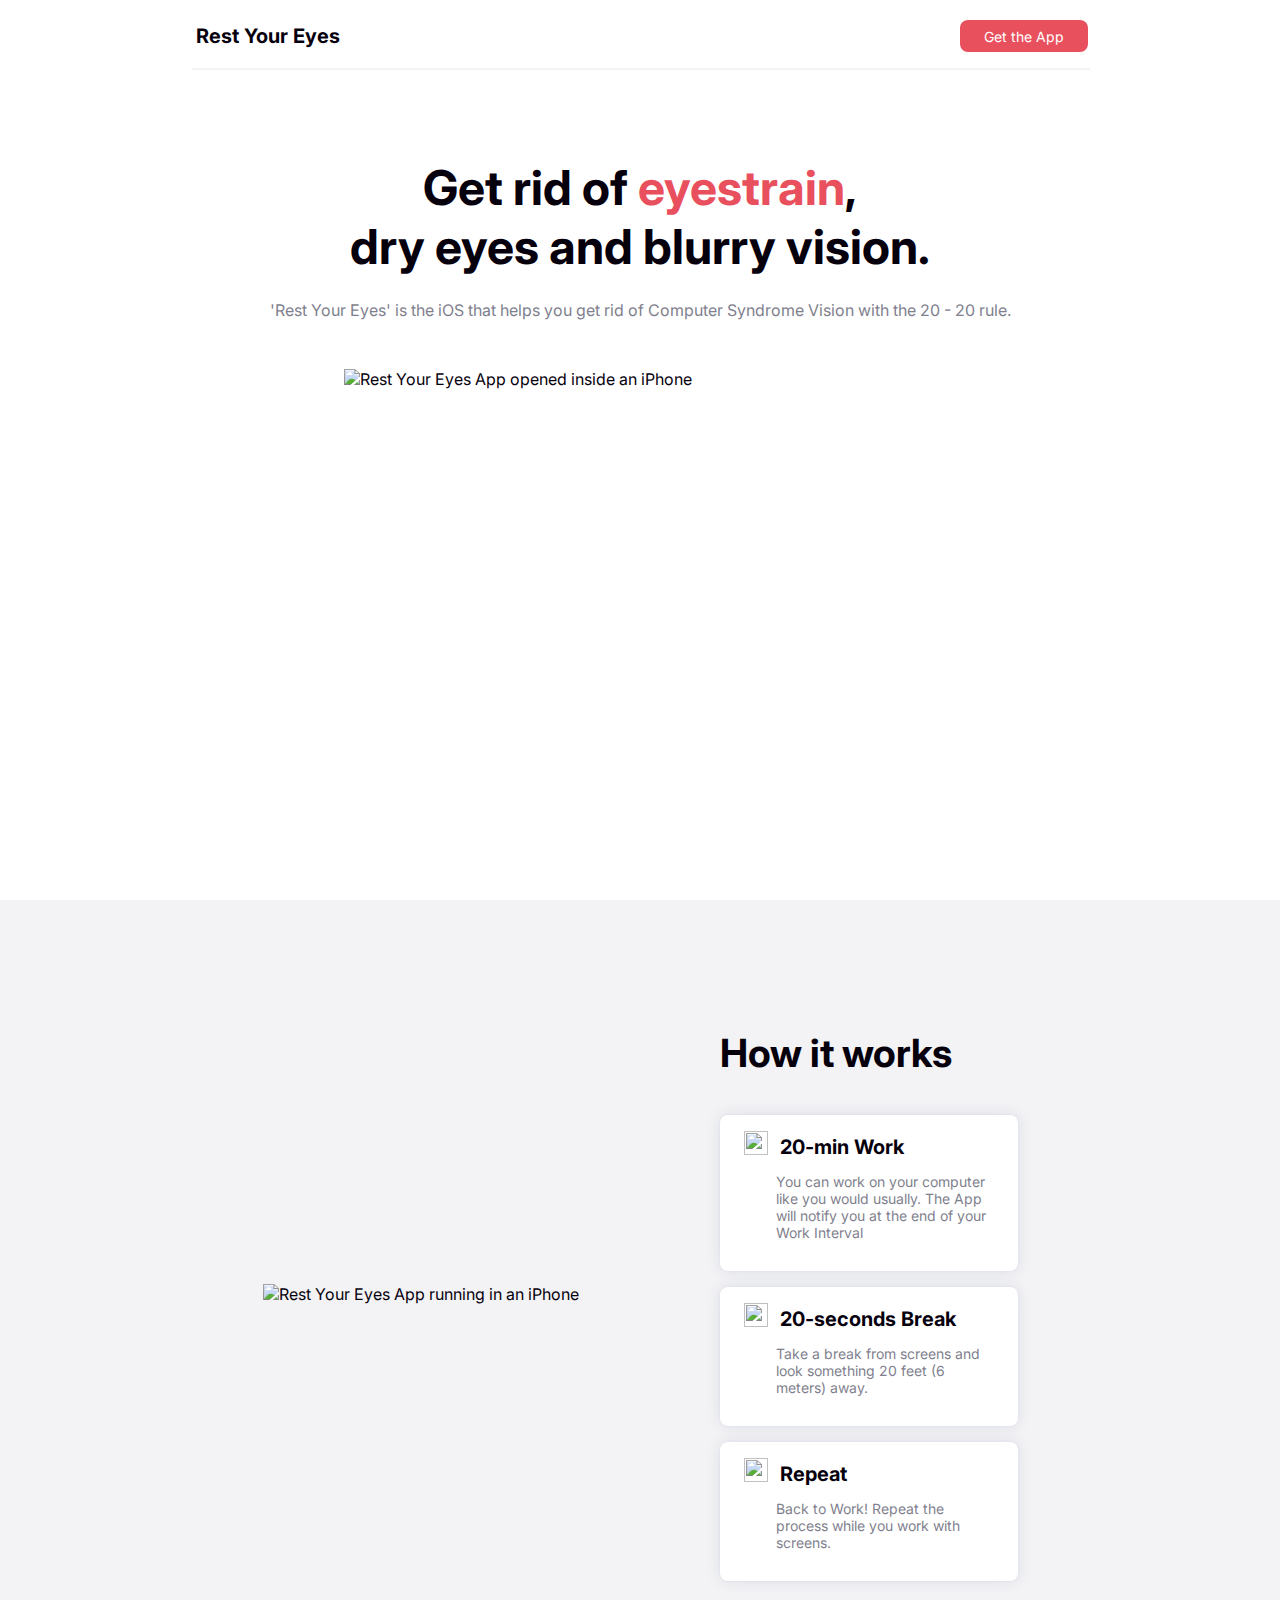
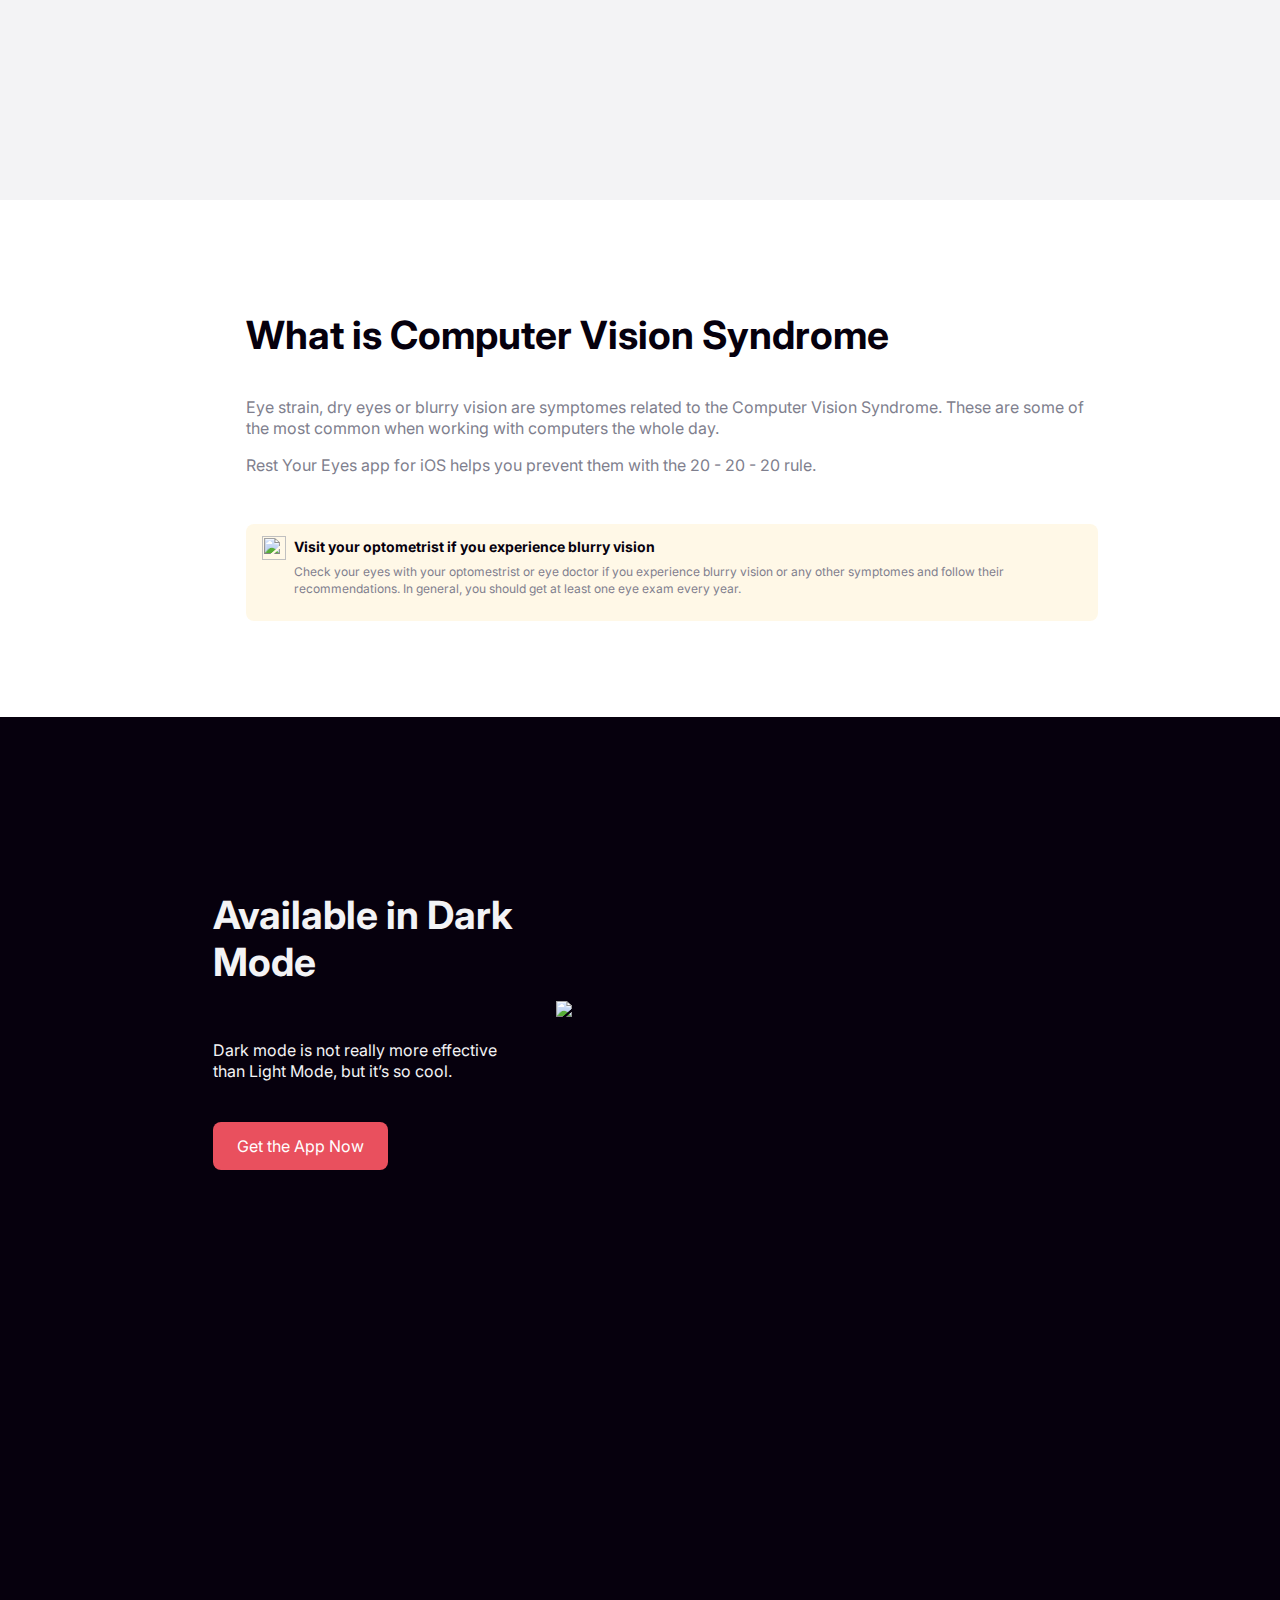
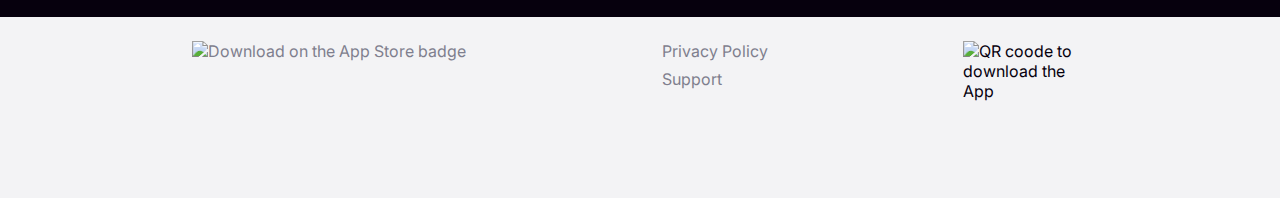
==== index.html @ 8458541d "Add content" ====
<!DOCTYPE html>
<html lang="en">
  <head>
    <meta charset="UTF-8" />
    <meta name="viewport" content="width=device-width, initial-scale=1.0" />
    <title>Rest Your Eyes - Intervals App</title>
    <link rel="preconnect" href="https://fonts.gstatic.com" />
    <link rel="stylesheet" href="./css/normalize.css" />
    <link
      href="https://fonts.googleapis.com/css2?family=Inter:wght@200;400;700&display=swap"
      rel="stylesheet"
    />
    <link rel="stylesheet" href="./css/style.css" />
  </head>
  <body>
    <div class="wrapper">
      <div class="hero">
        <header>
          <div class="logo"><h6>Rest Your Eyes</h6></div>
          <a
            class="button small"
            href="https://apps.apple.com/us/app/rest-your-eyes-intervals/id1526266618?itsct=apps_box&itscg=30200"
            >Get the App</a
          >
        </header>
        <hr />
        <main>
          <h2>
            Get rid of <span>eyestrain</span>,<br />
            dry eyes and blurry vision.
          </h2>
          <p>
            'Rest Your Eyes' is the iOS that helps you get rid of Computer
            Syndrome Vision with the 20 - 20 rule.
          </p>
          <img
            src="./img/cover.png"
            alt="Rest Your Eyes App opened inside an iPhone"
          />
        </main>
      </div>
    </div>

    <div id="how-it-works">
      <div class="wrapper">
        <img
          src="./img/how-to.png"
          alt="Rest Your Eyes App running in an iPhone"
          class="two-iphones"
        />

        <div class="steps">
          <h3>How it works</h3>
          <div class="step">
            <img src="/img/icons/laptop.svg" height="24px" width="24px" />
            <div class="step-content">
              <h6>20-min Work</h6>
              <p>
                You can work on your computer like you would usually. The App
                will notify you at the end of your Work Interval
              </p>
            </div>
          </div>

          <div class="step">
            <img src="/img/icons/coffee.svg" height="24px" width="24px" />
            <div class="step-content">
              <h6>20-seconds Break</h6>
              <p>
                Take a break from screens and look something 20 feet (6 meters)
                away.
              </p>
            </div>
          </div>

          <div class="step">
            <img src="/img/icons/rotate.svg" height="24px" width="24px" />
            <div class="step-content">
              <h6>Repeat</h6>
              <p>
                Back to Work! Repeat the process while you work with screens.
              </p>
            </div>
          </div>
        </div>
      </div>
    </div>
    <div class="what-is-cvs">
      <div class="wrapper">
        <h3>What is Computer Vision Syndrome</h3>
        <p>
          Eye strain, dry eyes or blurry vision are symptomes related to the
          Computer Vision Syndrome. These are some of the most common when
          working with computers the whole day.
        </p>
        <p>
          Rest Your Eyes app for iOS helps you prevent them with the 20 - 20 -
          20 rule.
        </p>
        <div class="alert">
          <img src="/img/icons/spam.svg" width="24px" height="24px" alt="" />
          <div class="text">
            <h6>Visit your optometrist if you experience blurry vision</h6>
            <p>
              Check your eyes with your optomestrist or eye doctor if you
              experience blurry vision or any other symptomes and follow their
              recommendations. In general, you should get at least one eye exam
              every year.
            </p>
          </div>
        </div>
      </div>
    </div>

    <div class="dark-mode">
      <div class="wrapper">
        <div class="text">
          <h3>Available in <span>Dark Mode</span></h3>
          <p>
            Dark mode is not really more effective than Light Mode, but it’s so
            cool.
          </p>
          <a
            class="button large"
            href="https://apps.apple.com/us/app/rest-your-eyes-intervals/id1526266618?itsct=apps_box&itscg=30200"
            >Get the App Now</a
          >
        </div>
        <img
          src="./img/dark-mode.png"
          alt="Rest Your Eyes App running in an iPhone with Dark Mode activated"
        />
      </div>
    </div>

    <!-- <div class="benefits"></div> -->

    <footer>
      <div class="wrapper">
        <a href="">
          <img
            src="./img/Download_on_the_App_Store_Badge_US-UK_RGB_blk_092917.svg"
            alt="Download on the App Store badge"
          />
        </a>

        <div class="list">
          <a href="./privacy-policy.html">Privacy Policy</a>
          <a href="./support.html">Support</a>
        </div>
        <img
          src="/img/qr-code.jpg"
          alt="QR coode to download the App"
          width="125px"
          height="125px"
        />
      </div>
    </footer>
  </body>
</html>
---- css/style.css ----
/* ================================= 
  Base Layout Styles
==================================== */
.wrapper {
  margin: auto;
  padding: 0 16px;
}

.hero {
  display: flex;
  flex-direction: column;
  height: 100vh;
}

header {
  display: flex;
  justify-content: space-between;
  align-items: center;
  margin-top: 4px;
}

.hero img {
  margin-top: auto;
  max-width: 80%;
}

main {
  display: flex;
  flex-direction: column;
  align-items: center;
  margin: 48px auto 0 auto;
  overflow: hidden;
}

main p {
  margin-bottom: 32px;
}

main img {
  object-fit: contain;
  height: 100%;
  width: 100%;
}

#how-it-works,
footer {
  background-color: #f3f3f5;
}

#how-it-works .wrapper {
  display: flex;
  flex-direction: column-reverse;
  justify-content: space-evenly;
  align-items: center;
  padding: 10% 10%;
}

.two-iphones {
  margin-top: 10%;
  max-width: 40%;
}

.steps {
  display: flex;
  justify-content: space-evenly;
  flex-direction: column;
}

.step {
  display: flex;
  align-items: flex-start;
  margin-bottom: 16px;
  background-color: #ffffff;
  border-radius: 8px;
  padding: 16px 24px;
  box-shadow: 0 0 15px rgba(9, 39, 113, 0.1), 0 0 3px rgba(9, 39, 113, 0.05);
}

.step img {
  width: 24px;
  height: 24px;
  margin-right: 8px;
}

.step h6 {
  margin-top: 4px;
}

#how-it-works img {
  max-height: 80vh;
}

.what-is-cvs {
  padding: 32px 16px;
}

.dark-mode .wrapper {
  padding: 15% 0 15% 0;
  display: flex;
  flex-direction: column;
  justify-content: space-between;
  align-items: center;
}

.dark-mode .text {
  max-width: 300px;
  display: flex;
  flex-direction: column;
  align-items: flex-start;
  justify-content: flex-start;
}

.dark-mode .text a {
  width: auto;
  margin-top: 24px;
  margin-right: auto;
}

.dark-mode .wrapper > img {
  max-width: 60%;
  margin-top: 20%;
}

footer .wrapper {
  display: flex;
  flex-direction: row;
  justify-content: space-between;
  padding-top: 24px;
  padding-bottom: 32px;
}

footer .list {
  display: flex;
  flex-direction: column;
}

footer .list a {
  margin-bottom: 8px;
}

/* ================================= 
  Base Styles
==================================== */

hr {
  border: 1px solid #f3f3f5;
  width: 100%;
}

body {
  font-family: "Inter", sans-serif;
  font-size: 16px;
  color: #06000d;
}

p {
  color: #7f7f8e;
  line-height: 21px;
}

h2 span {
  color: #e9505e;
}

h1,
h2,
h3,
h4,
h5,
h6 {
  font-weight: 700;
}

h1 {
  font-size: 61px;
  text-align: center;
}

h2 {
  font-size: 48px;
  margin: 8px 8px;
  text-align: center;
}

h3 {
  font-size: 39px;
}

h4 {
  font-size: 31px;
}

h5 {
  font-size: 25px;
}

h6 {
  font-size: 20px;
  margin: 12px 4px;
}

.logo {
  font-weight: 700;
}

.steps p {
  font-size: 14px;
  line-height: 17px;
}

a,
a:visited,
a:active {
  text-decoration: none;
  color: #7f7f8e;
}

a.button,
a.button:visited,
a.button:hover,
a.button:active {
  display: flex;
  align-items: center;
  text-decoration: none;
  font-weight: 400;
  color: white;
  border-radius: 8px;
  border: none;
}

a.button {
  background-color: #e9505e;
}

a.button:hover {
  background-color: #f37681;
}

a.button:active {
  background-color: #d73140;
}

.large {
  font-size: 16px;
  padding-left: 24px;
  padding-right: 24px;
  height: 48px;
}

.small {
  font-size: 14px;
  padding-left: 24px;
  padding-right: 24px;
  height: 32px;
}

.dark-mode {
  background-color: #06000d;
}

.dark-mode h3,
.dark-mode p {
  color: #f3f3f5;
}

.alert {
  background-color: rgba(253, 183, 18, 0.1);
  padding: 12px 16px;
  border-radius: 8px;
  display: flex;
  margin-top: 48px;
}

.alert .text {
  margin-left: 8px;
}

.alert h6 {
  margin: 2px 0;
  font-size: 14px;
}

.alert p {
  font-size: 12px;
  margin-top: 8px;
  line-height: 17px;
}

/* ================================= 
  Media Queries
==================================== */

@media (min-width: 768px) {
  .wrapper {
    max-width: 85%;
    margin: auto;
  }

  header {
    margin-top: 12px;
  }

  #how-it-works {
    min-height: 100vh;
  }

  #how-it-works .wrapper {
    flex-direction: row;
    justify-content: space-around;
    padding-top: 10vh;
  }

  .two-iphones {
    margin-top: 0%;
  }

  /* .steps {
    margin-left: auto;
  } */

  .step {
    max-width: 250px;
    font-size: 14px;
  }

  .what-is-cvs {
    padding: 72px 0 96px 64px;
  }

  .dark-mode {
    height: 100vh;
  }

  .dark-mode .wrapper {
    padding-top: 15vh;
    display: flex;
    flex-direction: row;
    justify-content: space-around;
  }

  .dark-mode .text {
    max-width: 300px;
  }

  .dark-mode .wrapper > img {
    max-height: 70vh;
    margin-top: 0;
  }
}

@media (min-width: 992px) {
  .wrapper {
    max-width: 70%;
  }

  main {
    display: flex;
    flex-direction: column;
    align-items: center;
    margin: 72px auto 0 auto;
    overflow: hidden;
  }

  main p {
    margin-bottom: 48px;
  }

  .two-iphones {
    max-width: 50%;
  }
}
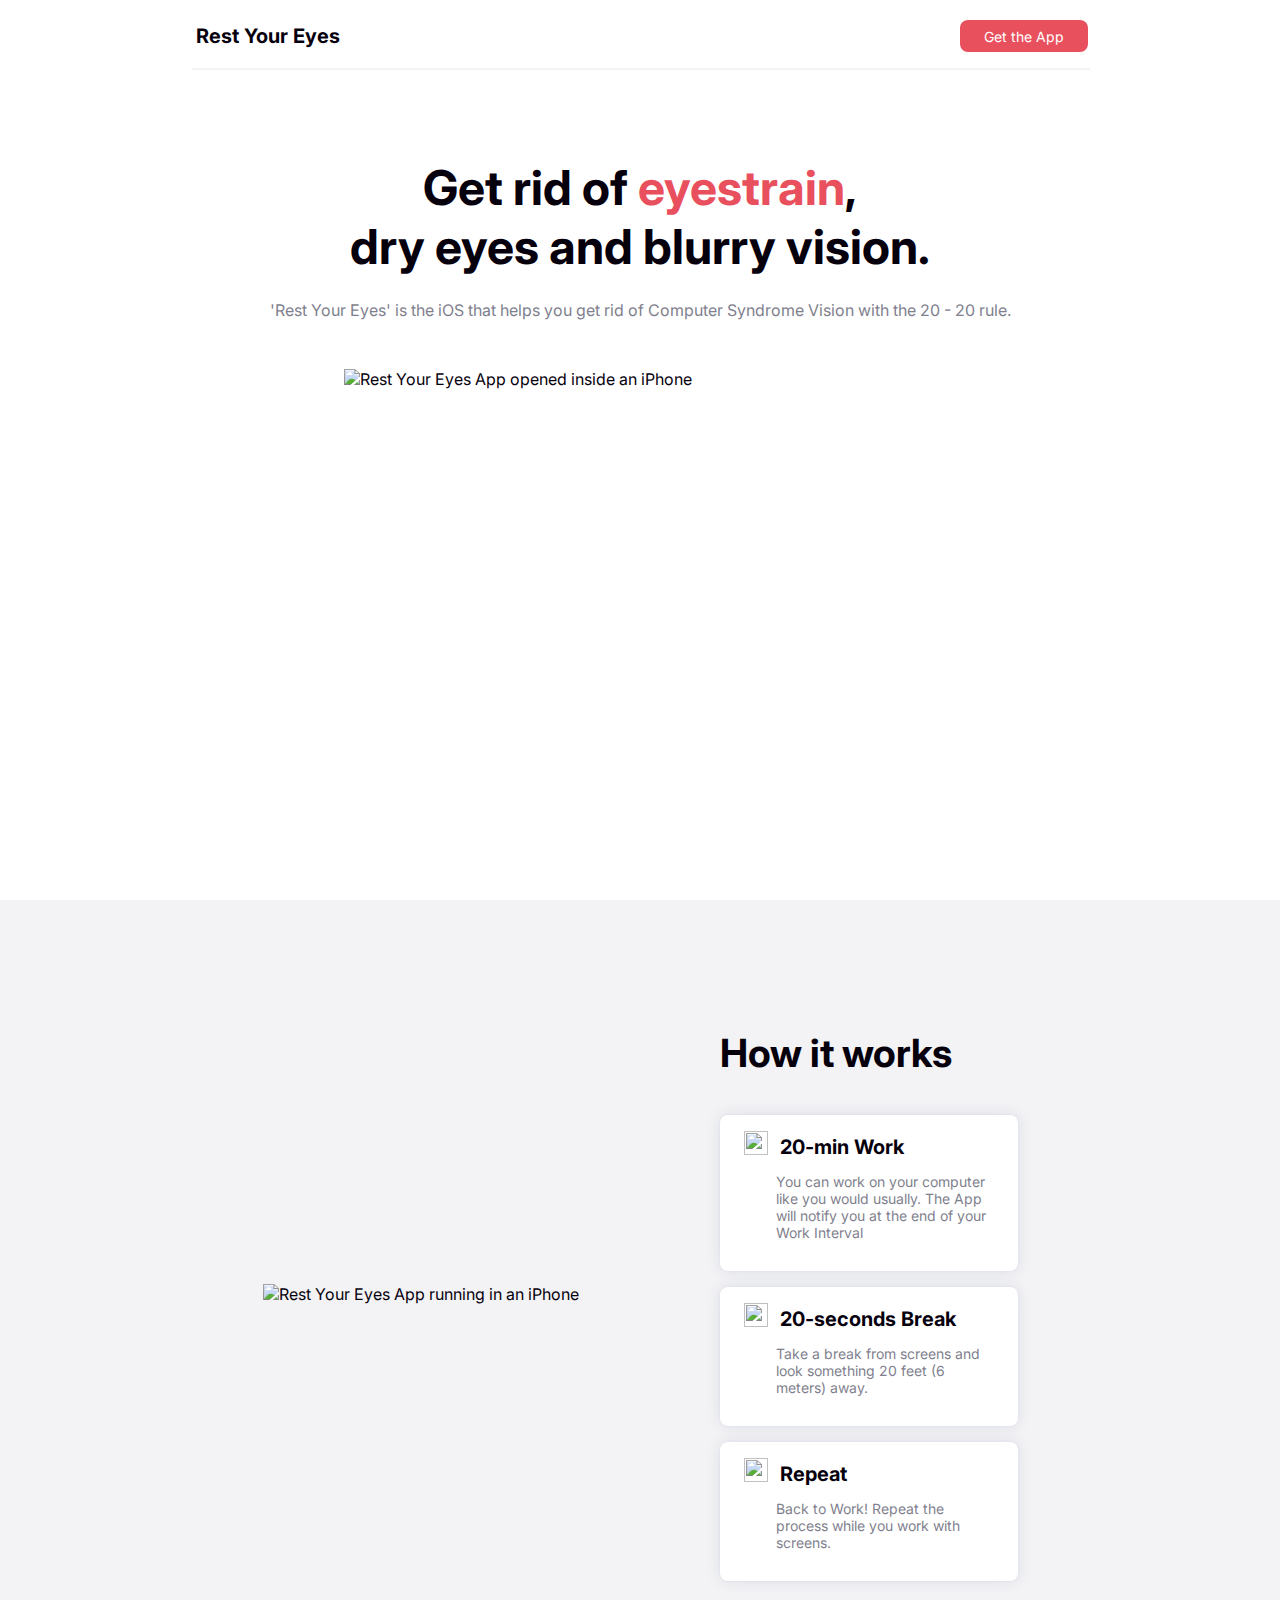
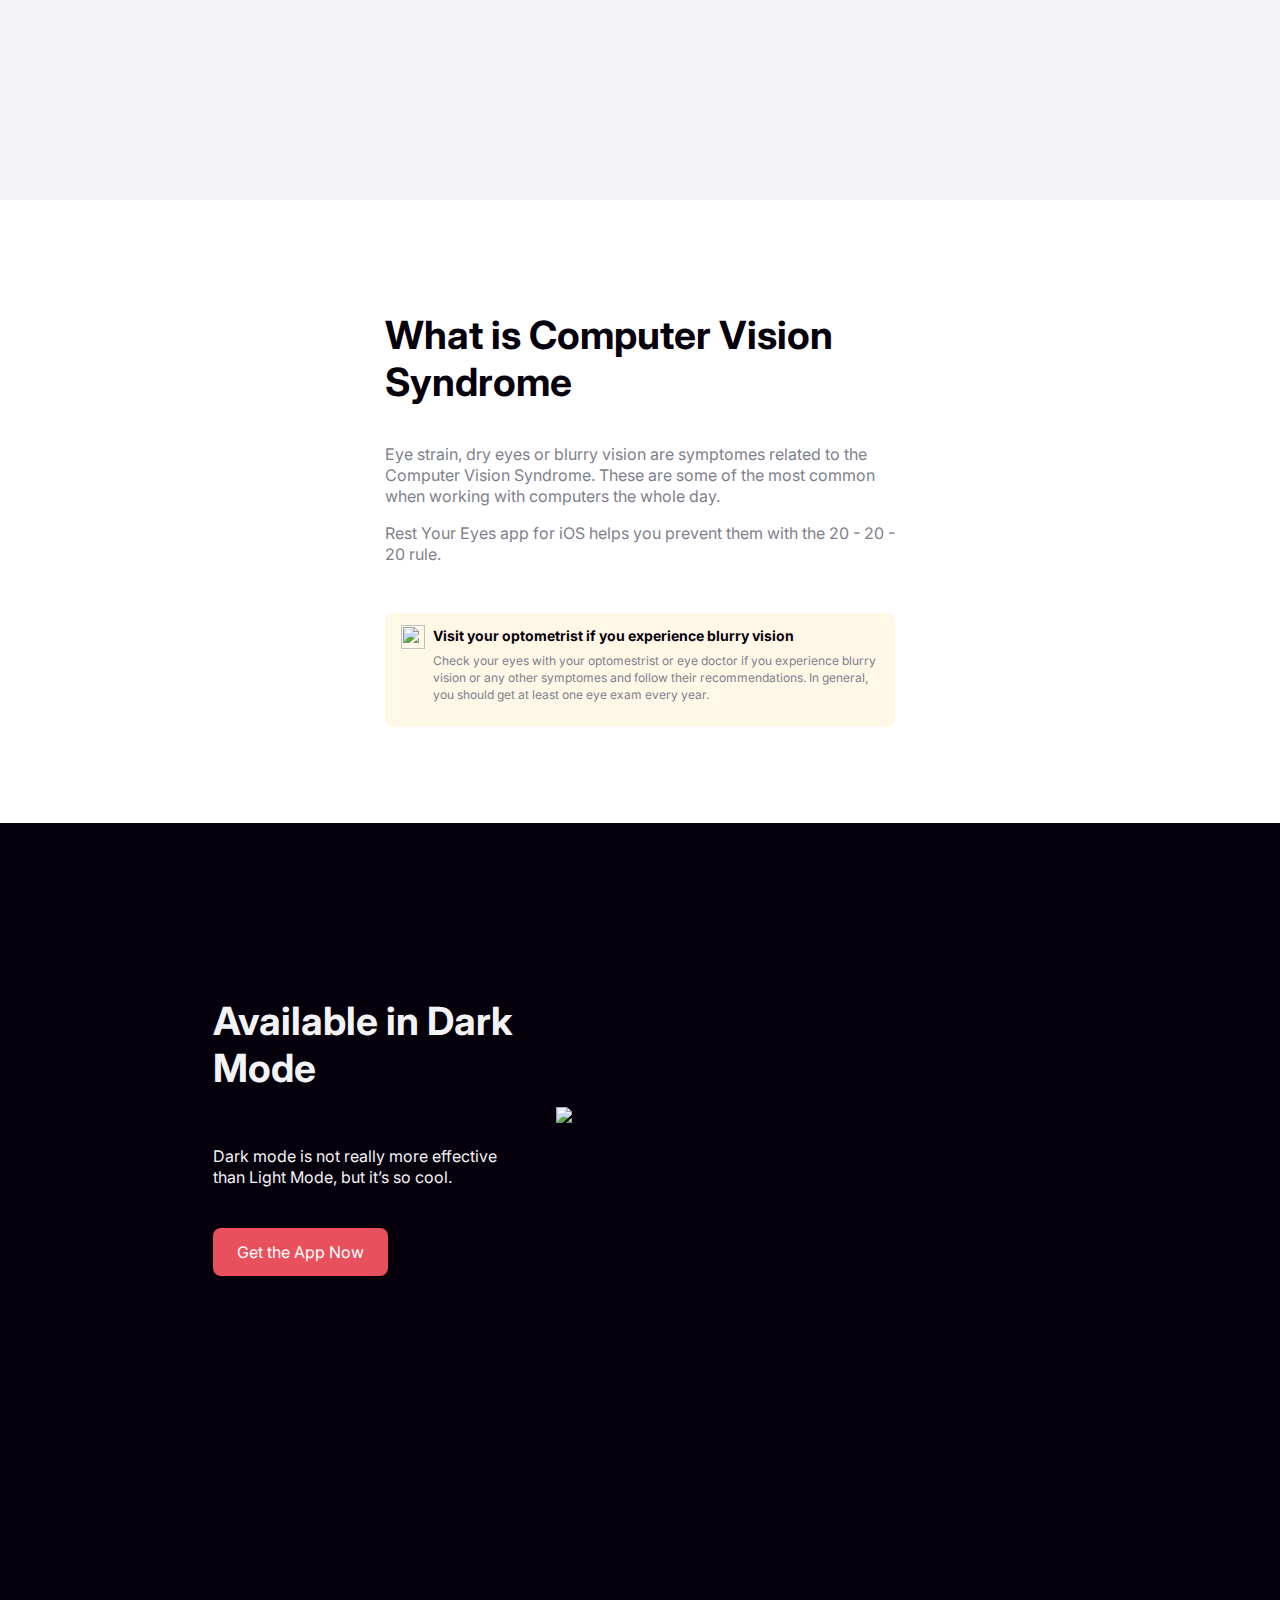
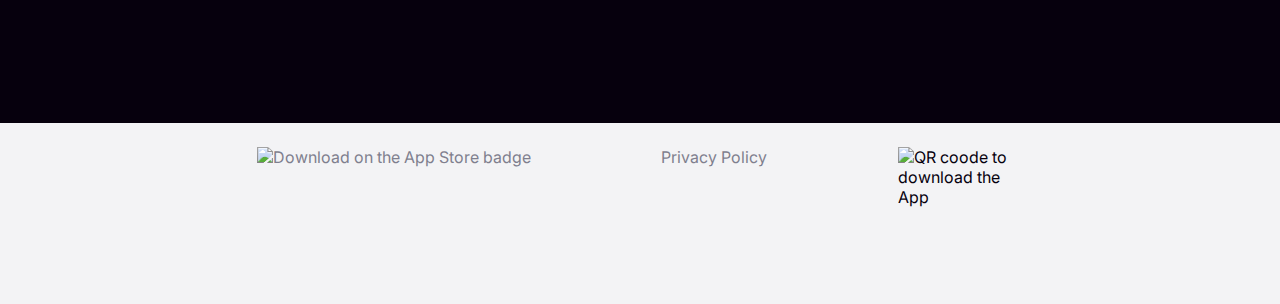
==== commit cc2af728: "Change cvs style" ====
--- a/index.html
+++ b/index.html
@@ -4,6 +4,25 @@
     <meta charset="UTF-8" />
     <meta name="viewport" content="width=device-width, initial-scale=1.0" />
     <title>Rest Your Eyes - Intervals App</title>
+
+    <link
+      rel="apple-touch-icon"
+      sizes="180x180"
+      href="./img/apple-touch-icon.png"
+    />
+    <link
+      rel="icon"
+      type="image/png"
+      sizes="32x32"
+      href="./img//favicon-32x32.png"
+    />
+    <link
+      rel="icon"
+      type="image/png"
+      sizes="16x16"
+      href="./img/favicon-16x16.png"
+    />
+
     <link rel="preconnect" href="https://fonts.gstatic.com" />
     <link rel="stylesheet" href="./css/normalize.css" />
     <link
@@ -16,7 +35,11 @@
     <div class="wrapper">
       <div class="hero">
         <header>
-          <div class="logo"><h6>Rest Your Eyes</h6></div>
+          <div class="logo">
+            <a href="./index.html">
+              <h6>Rest Your Eyes</h6>
+            </a>
+          </div>
           <a
             class="button small"
             href="https://apps.apple.com/us/app/rest-your-eyes-intervals/id1526266618?itsct=apps_box&itscg=30200"
@@ -87,26 +110,28 @@
     </div>
     <div class="what-is-cvs">
       <div class="wrapper">
-        <h3>What is Computer Vision Syndrome</h3>
-        <p>
-          Eye strain, dry eyes or blurry vision are symptomes related to the
-          Computer Vision Syndrome. These are some of the most common when
-          working with computers the whole day.
-        </p>
-        <p>
-          Rest Your Eyes app for iOS helps you prevent them with the 20 - 20 -
-          20 rule.
-        </p>
-        <div class="alert">
-          <img src="/img/icons/spam.svg" width="24px" height="24px" alt="" />
-          <div class="text">
-            <h6>Visit your optometrist if you experience blurry vision</h6>
-            <p>
-              Check your eyes with your optomestrist or eye doctor if you
-              experience blurry vision or any other symptomes and follow their
-              recommendations. In general, you should get at least one eye exam
-              every year.
-            </p>
+        <div class="content">
+          <h3>What is Computer Vision Syndrome</h3>
+          <p>
+            Eye strain, dry eyes or blurry vision are symptomes related to the
+            Computer Vision Syndrome. These are some of the most common when
+            working with computers the whole day.
+          </p>
+          <p>
+            Rest Your Eyes app for iOS helps you prevent them with the 20 - 20 -
+            20 rule.
+          </p>
+          <div class="alert">
+            <img src="/img/icons/spam.svg" width="24px" height="24px" alt="" />
+            <div class="text">
+              <h6>Visit your optometrist if you experience blurry vision</h6>
+              <p>
+                Check your eyes with your optomestrist or eye doctor if you
+                experience blurry vision or any other symptomes and follow their
+                recommendations. In general, you should get at least one eye
+                exam every year.
+              </p>
+            </div>
           </div>
         </div>
       </div>
@@ -137,7 +162,9 @@
 
     <footer>
       <div class="wrapper">
-        <a href="">
+        <a
+          href="https://apps.apple.com/us/app/rest-your-eyes-intervals/id1526266618?itsct=apps_box&itscg=30200"
+        >
           <img
             src="./img/Download_on_the_App_Store_Badge_US-UK_RGB_blk_092917.svg"
             alt="Download on the App Store badge"
@@ -146,7 +173,7 @@
 
         <div class="list">
           <a href="./privacy-policy.html">Privacy Policy</a>
-          <a href="./support.html">Support</a>
+          <!-- <a href="./support.html">Support</a> -->
         </div>
         <img
           src="/img/qr-code.jpg"
--- a/css/style.css
+++ b/css/style.css
@@ -124,7 +124,7 @@
 footer .wrapper {
   display: flex;
   flex-direction: row;
-  justify-content: space-between;
+  justify-content: space-around;
   padding-top: 24px;
   padding-bottom: 32px;
 }
@@ -215,6 +215,15 @@
   color: #7f7f8e;
 }
 
+.logo > a,
+.logo > a:visited {
+  color: #06000d;
+}
+
+.logo > a:hover {
+  color: #e9505e;
+}
+
 a.button,
 a.button:visited,
 a.button:hover,
@@ -314,17 +323,18 @@
     margin-top: 0%;
   }
 
-  /* .steps {
-    margin-left: auto;
-  } */
-
   .step {
     max-width: 250px;
     font-size: 14px;
   }
 
   .what-is-cvs {
-    padding: 72px 0 96px 64px;
+    padding: 72px 32px 96px 32px;
+  }
+
+  .what-is-cvs .wrapper .content {
+    max-width: 60%;
+    margin: auto;
   }
 
   .dark-mode {
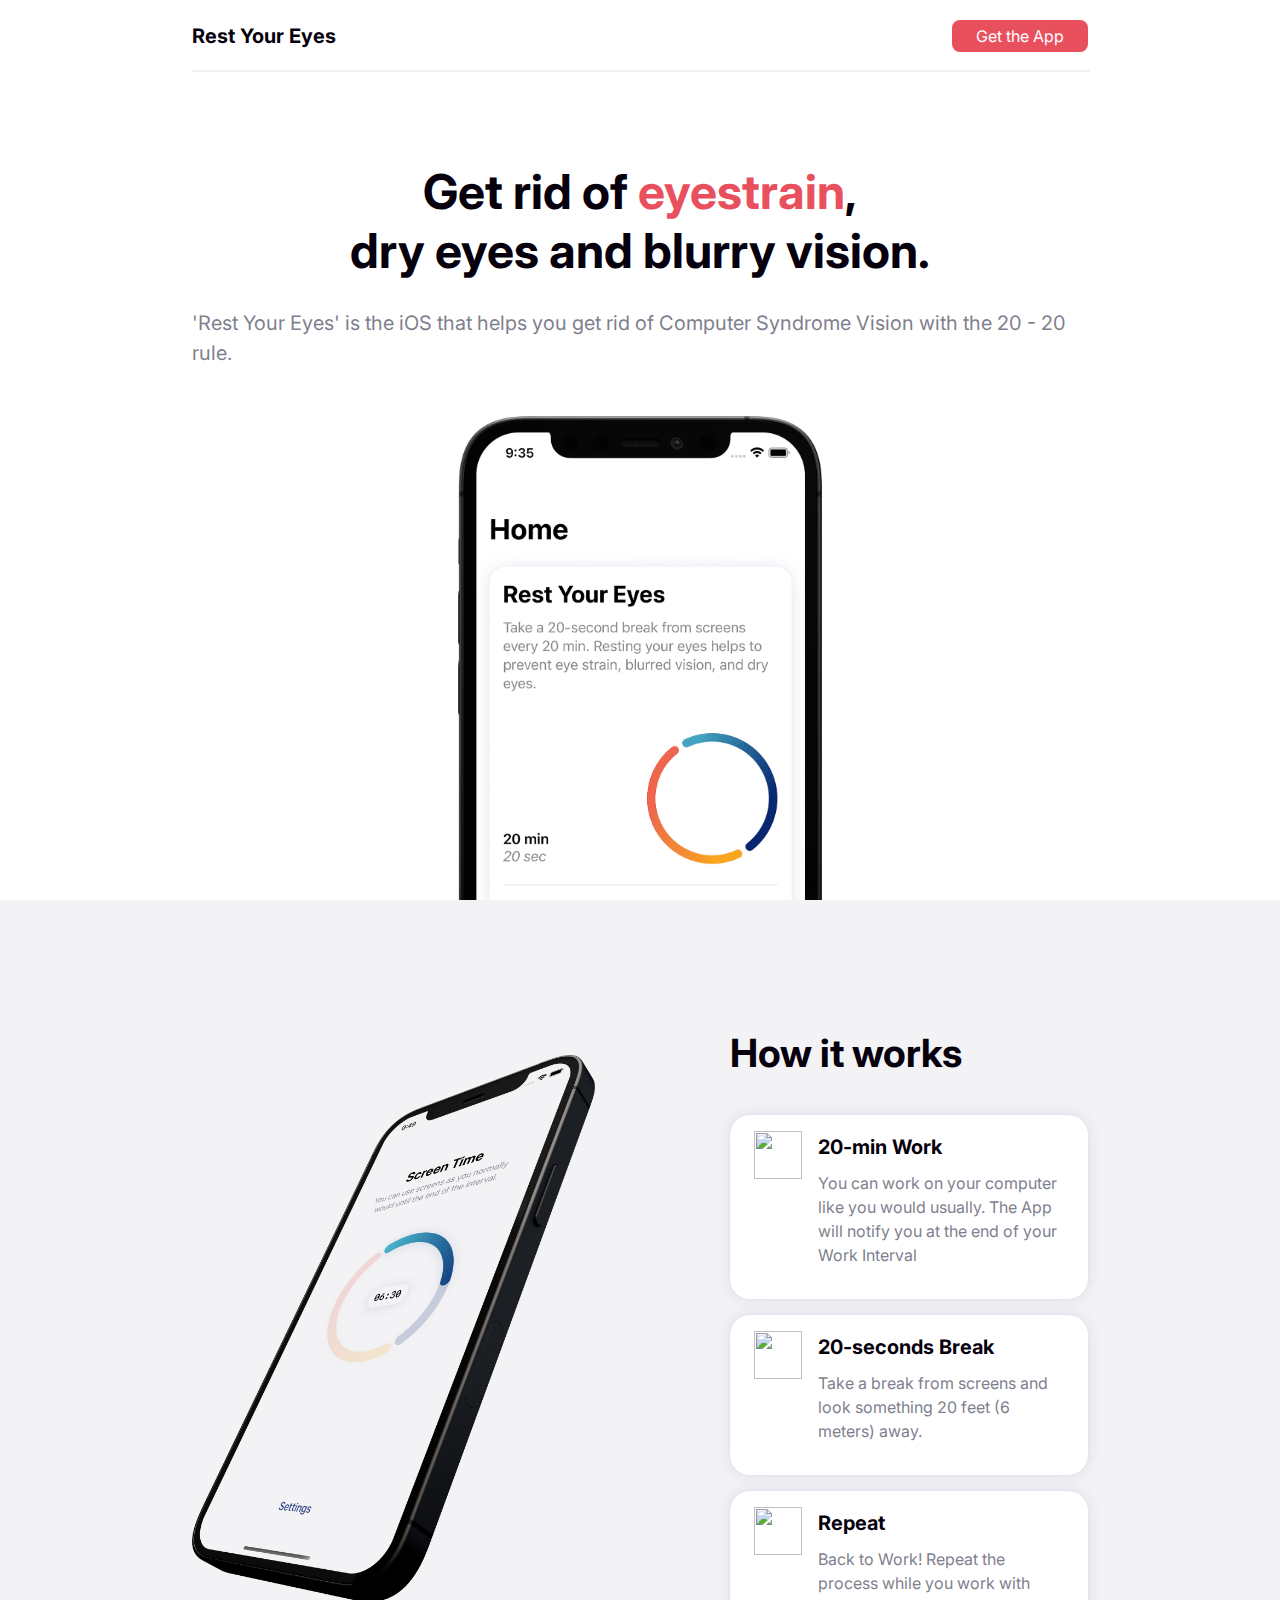
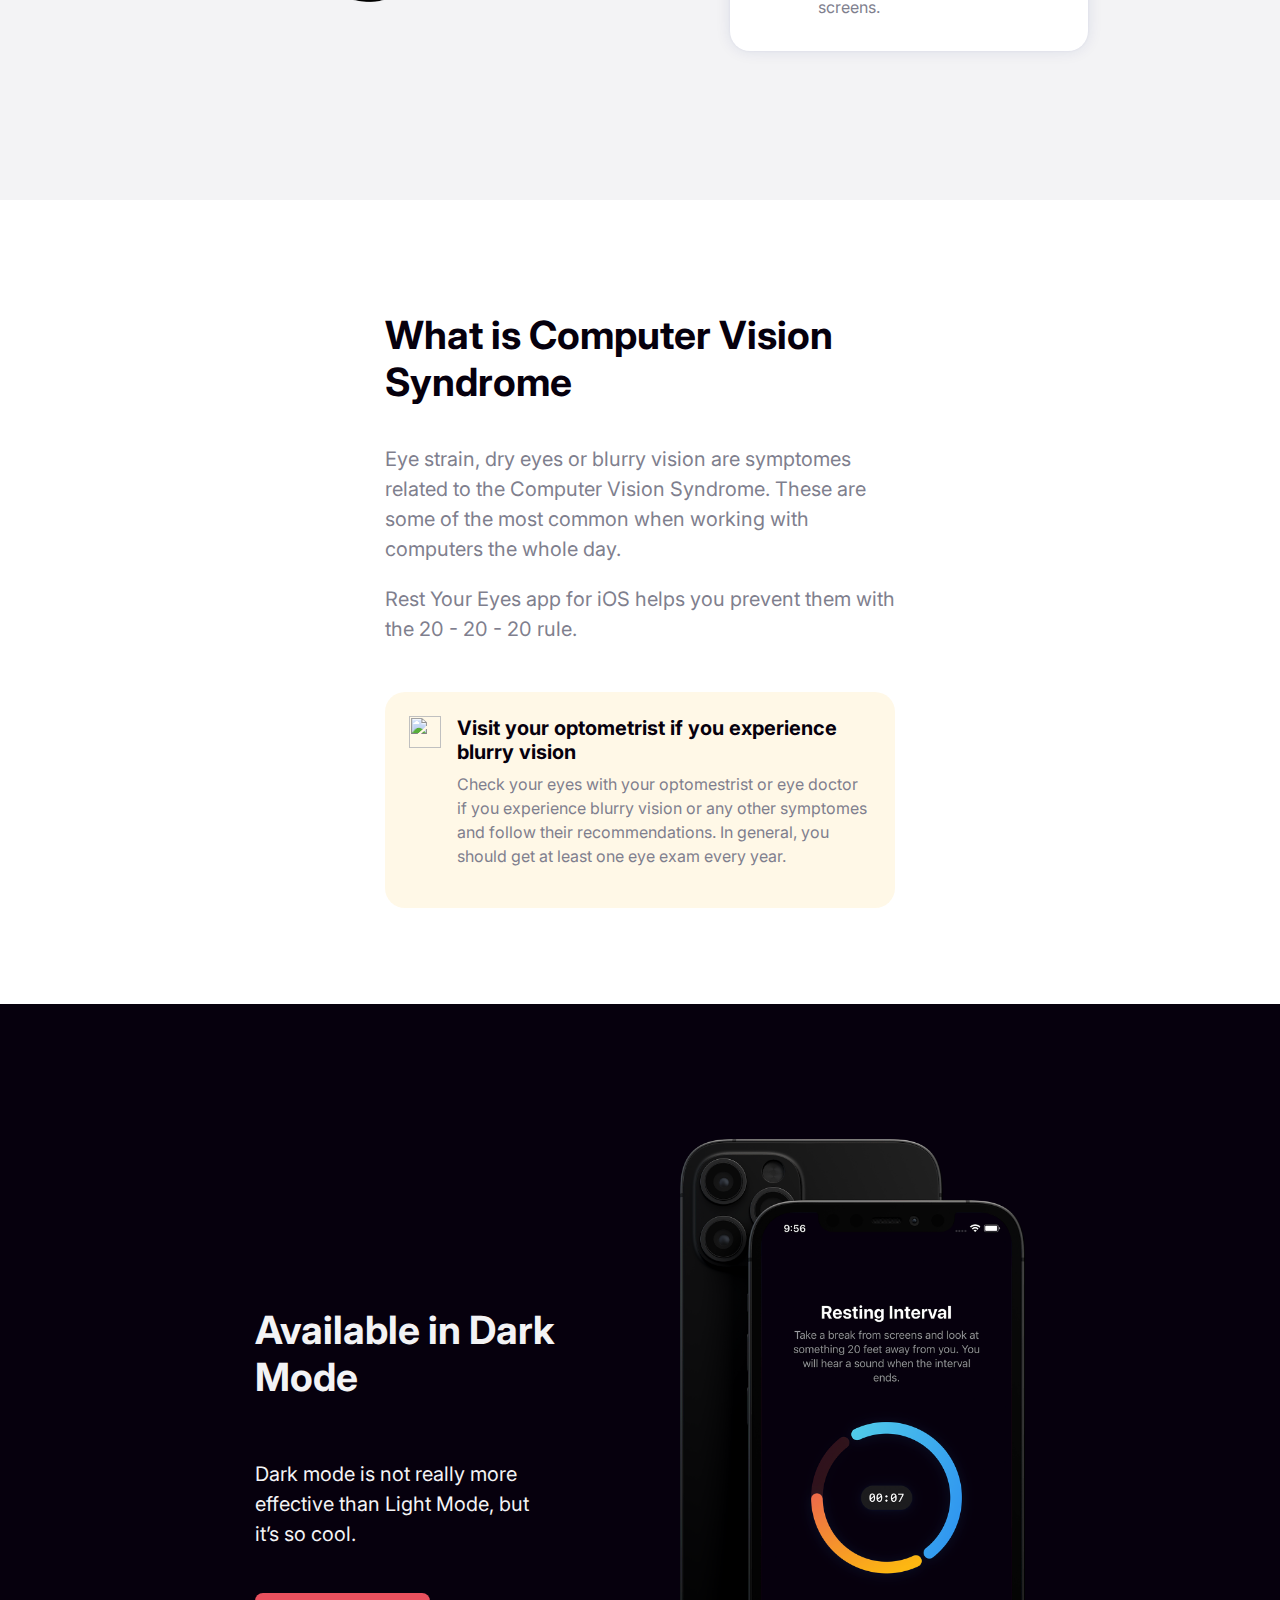
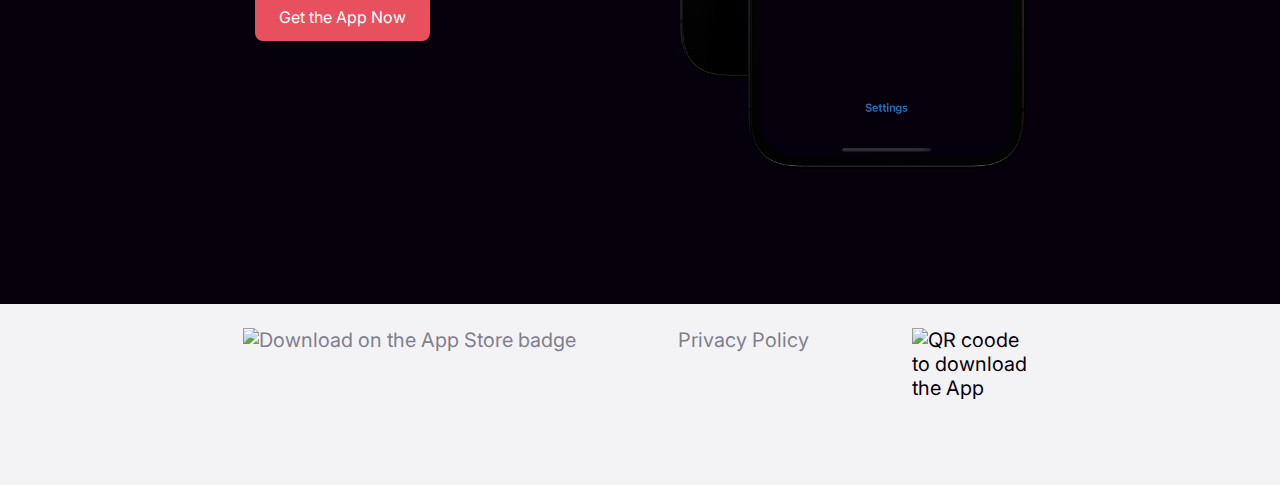
==== commit 3cd0bb82: "Adding style" ====
--- a/index.html
+++ b/index.html
@@ -41,7 +41,7 @@
             </a>
           </div>
           <a
-            class="button small"
+            class="button small font-small"
             href="https://apps.apple.com/us/app/rest-your-eyes-intervals/id1526266618?itsct=apps_box&itscg=30200"
             >Get the App</a
           >
@@ -78,7 +78,7 @@
             <img src="/img/icons/laptop.svg" height="24px" width="24px" />
             <div class="step-content">
               <h6>20-min Work</h6>
-              <p>
+              <p class="font-small">
                 You can work on your computer like you would usually. The App
                 will notify you at the end of your Work Interval
               </p>
@@ -89,7 +89,7 @@
             <img src="/img/icons/coffee.svg" height="24px" width="24px" />
             <div class="step-content">
               <h6>20-seconds Break</h6>
-              <p>
+              <p class="font-small">
                 Take a break from screens and look something 20 feet (6 meters)
                 away.
               </p>
@@ -100,7 +100,7 @@
             <img src="/img/icons/rotate.svg" height="24px" width="24px" />
             <div class="step-content">
               <h6>Repeat</h6>
-              <p>
+              <p class="font-small">
                 Back to Work! Repeat the process while you work with screens.
               </p>
             </div>
@@ -122,10 +122,10 @@
             20 rule.
           </p>
           <div class="alert">
-            <img src="/img/icons/spam.svg" width="24px" height="24px" alt="" />
+            <img src="/img/icons/spam.svg" width="32px" height="32px" alt="" />
             <div class="text">
               <h6>Visit your optometrist if you experience blurry vision</h6>
-              <p>
+              <p class="font-small">
                 Check your eyes with your optomestrist or eye doctor if you
                 experience blurry vision or any other symptomes and follow their
                 recommendations. In general, you should get at least one eye
@@ -176,6 +176,7 @@
           <!-- <a href="./support.html">Support</a> -->
         </div>
         <img
+          class="qr-code"
           src="/img/qr-code.jpg"
           alt="QR coode to download the App"
           width="125px"
--- a/css/style.css
+++ b/css/style.css
@@ -1,3 +1,10 @@
+:root {
+  --black: #06000d;
+  --cream: #f3f3f5;
+  --grey: #7f7f8e;
+  --main: #e9505e;
+}
+
 /* ================================= 
   Base Layout Styles
 ==================================== */
@@ -22,6 +29,9 @@
 .hero img {
   margin-top: auto;
   max-width: 80%;
+  animation-name: fadein;
+  animation-duration: 3s;
+  animation-timing-function: ease-in-out;
 }
 
 main {
@@ -44,7 +54,7 @@
 
 #how-it-works,
 footer {
-  background-color: #f3f3f5;
+  background-color: var(--cream);
 }
 
 #how-it-works .wrapper {
@@ -71,15 +81,19 @@
   align-items: flex-start;
   margin-bottom: 16px;
   background-color: #ffffff;
-  border-radius: 8px;
+  border-radius: 20px;
   padding: 16px 24px;
   box-shadow: 0 0 15px rgba(9, 39, 113, 0.1), 0 0 3px rgba(9, 39, 113, 0.05);
 }
 
 .step img {
-  width: 24px;
-  height: 24px;
-  margin-right: 8px;
+  width: 48px;
+  height: 48px;
+  margin-right: 16px;
+}
+
+.step p {
+  margin-top: 0;
 }
 
 .step h6 {
@@ -124,11 +138,16 @@
 footer .wrapper {
   display: flex;
   flex-direction: row;
+  flex-wrap: wrap;
   justify-content: space-around;
   padding-top: 24px;
   padding-bottom: 32px;
 }
 
+.qr-code {
+  visibility: collapse;
+}
+
 footer .list {
   display: flex;
   flex-direction: column;
@@ -143,23 +162,28 @@
 ==================================== */
 
 hr {
-  border: 1px solid #f3f3f5;
+  border: 1px solid var(--cream);
   width: 100%;
 }
 
 body {
   font-family: "Inter", sans-serif;
   font-size: 16px;
-  color: #06000d;
+  color: var(--black);
 }
 
 p {
-  color: #7f7f8e;
+  color: var(--grey);
+  line-height: 24px;
+}
+
+.font-small {
+  font-size: 14px;
   line-height: 21px;
 }
 
 h2 span {
-  color: #e9505e;
+  color: var(--main);
 }
 
 h1,
@@ -196,32 +220,27 @@
 
 h6 {
   font-size: 20px;
-  margin: 12px 4px;
+  margin: 12px 0;
 }
 
 .logo {
   font-weight: 700;
-}
-
-.steps p {
-  font-size: 14px;
-  line-height: 17px;
 }
 
 a,
 a:visited,
 a:active {
   text-decoration: none;
-  color: #7f7f8e;
+  color: var(--grey);
 }
 
 .logo > a,
 .logo > a:visited {
-  color: #06000d;
+  color: var(--black);
 }
 
 .logo > a:hover {
-  color: #e9505e;
+  color: var(--main);
 }
 
 a.button,
@@ -238,7 +257,7 @@
 }
 
 a.button {
-  background-color: #e9505e;
+  background-color: var(--main);
 }
 
 a.button:hover {
@@ -257,42 +276,38 @@
 }
 
 .small {
-  font-size: 14px;
   padding-left: 24px;
   padding-right: 24px;
   height: 32px;
 }
 
 .dark-mode {
-  background-color: #06000d;
+  background-color: var(--black);
 }
 
 .dark-mode h3,
 .dark-mode p {
-  color: #f3f3f5;
+  color: var(--cream);
 }
 
 .alert {
   background-color: rgba(253, 183, 18, 0.1);
-  padding: 12px 16px;
-  border-radius: 8px;
+  padding: 24px;
+  border-radius: 20px;
   display: flex;
   margin-top: 48px;
 }
 
 .alert .text {
-  margin-left: 8px;
+  margin-left: 16px;
 }
 
 .alert h6 {
-  margin: 2px 0;
-  font-size: 14px;
+  margin: 0 0 2px 0;
 }
 
 .alert p {
-  font-size: 12px;
   margin-top: 8px;
-  line-height: 17px;
 }
 
 /* ================================= 
@@ -300,6 +315,21 @@
 ==================================== */
 
 @media (min-width: 768px) {
+  body {
+    font-size: 20px;
+    color: var(--black);
+  }
+
+  p {
+    color: var(--grey);
+    line-height: 30px;
+  }
+
+  .font-small {
+    font-size: 16px;
+    line-height: 24px;
+  }
+
   .wrapper {
     max-width: 85%;
     margin: auto;
@@ -315,7 +345,8 @@
 
   #how-it-works .wrapper {
     flex-direction: row;
-    justify-content: space-around;
+    justify-content: space-evenly;
+    gap: 15%;
     padding-top: 10vh;
   }
 
@@ -324,8 +355,7 @@
   }
 
   .step {
-    max-width: 250px;
-    font-size: 14px;
+    max-width: 450px;
   }
 
   .what-is-cvs {
@@ -355,6 +385,14 @@
   .dark-mode .wrapper > img {
     max-height: 70vh;
     margin-top: 0;
+  }
+
+  .qr-code {
+    visibility: visible;
+  }
+
+  .alert p {
+    margin-top: 8px;
   }
 }
 
@@ -376,6 +414,17 @@
   }
 
   .two-iphones {
-    max-width: 50%;
-  }
-}
+    max-width: 45%;
+  }
+}
+
+@keyframes fadein {
+  from {
+    opacity: 0%;
+    width: 115%;
+  }
+  to {
+    opacity: 100%;
+    width: 100%;
+  }
+}
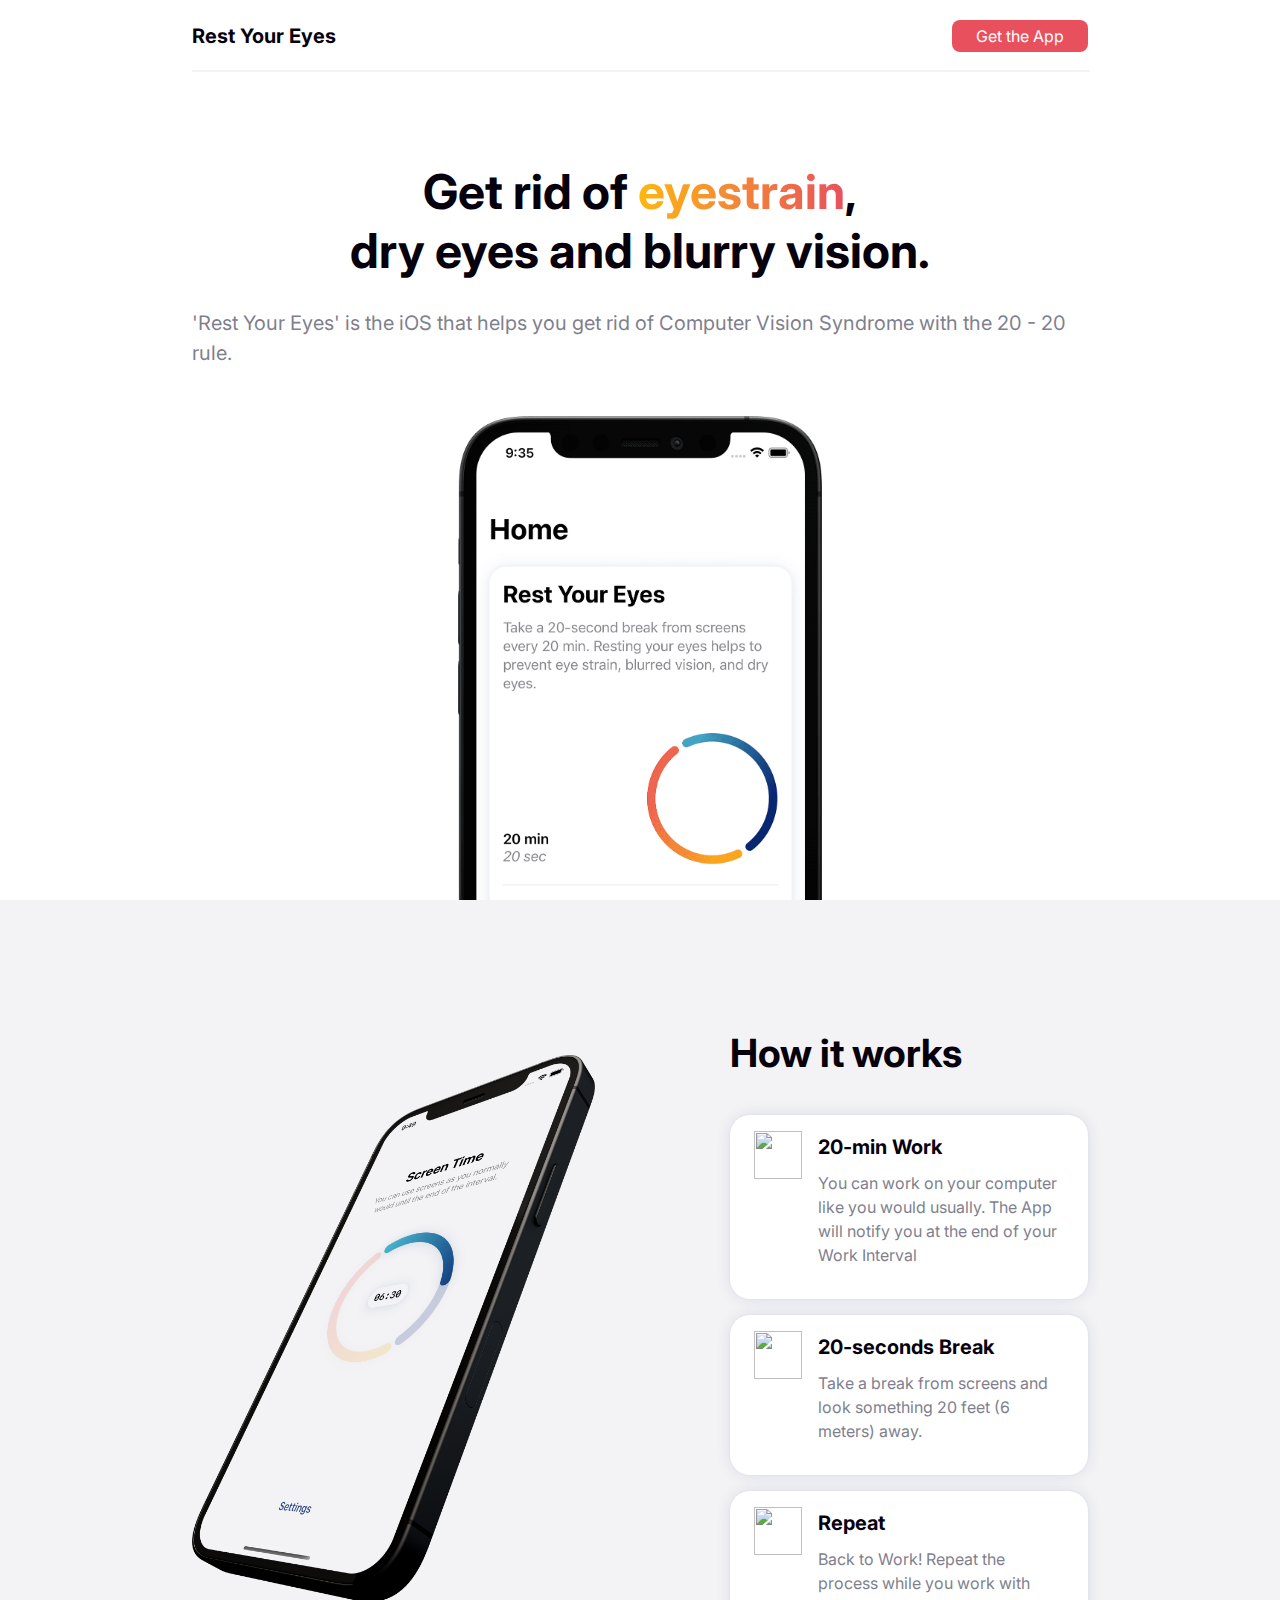
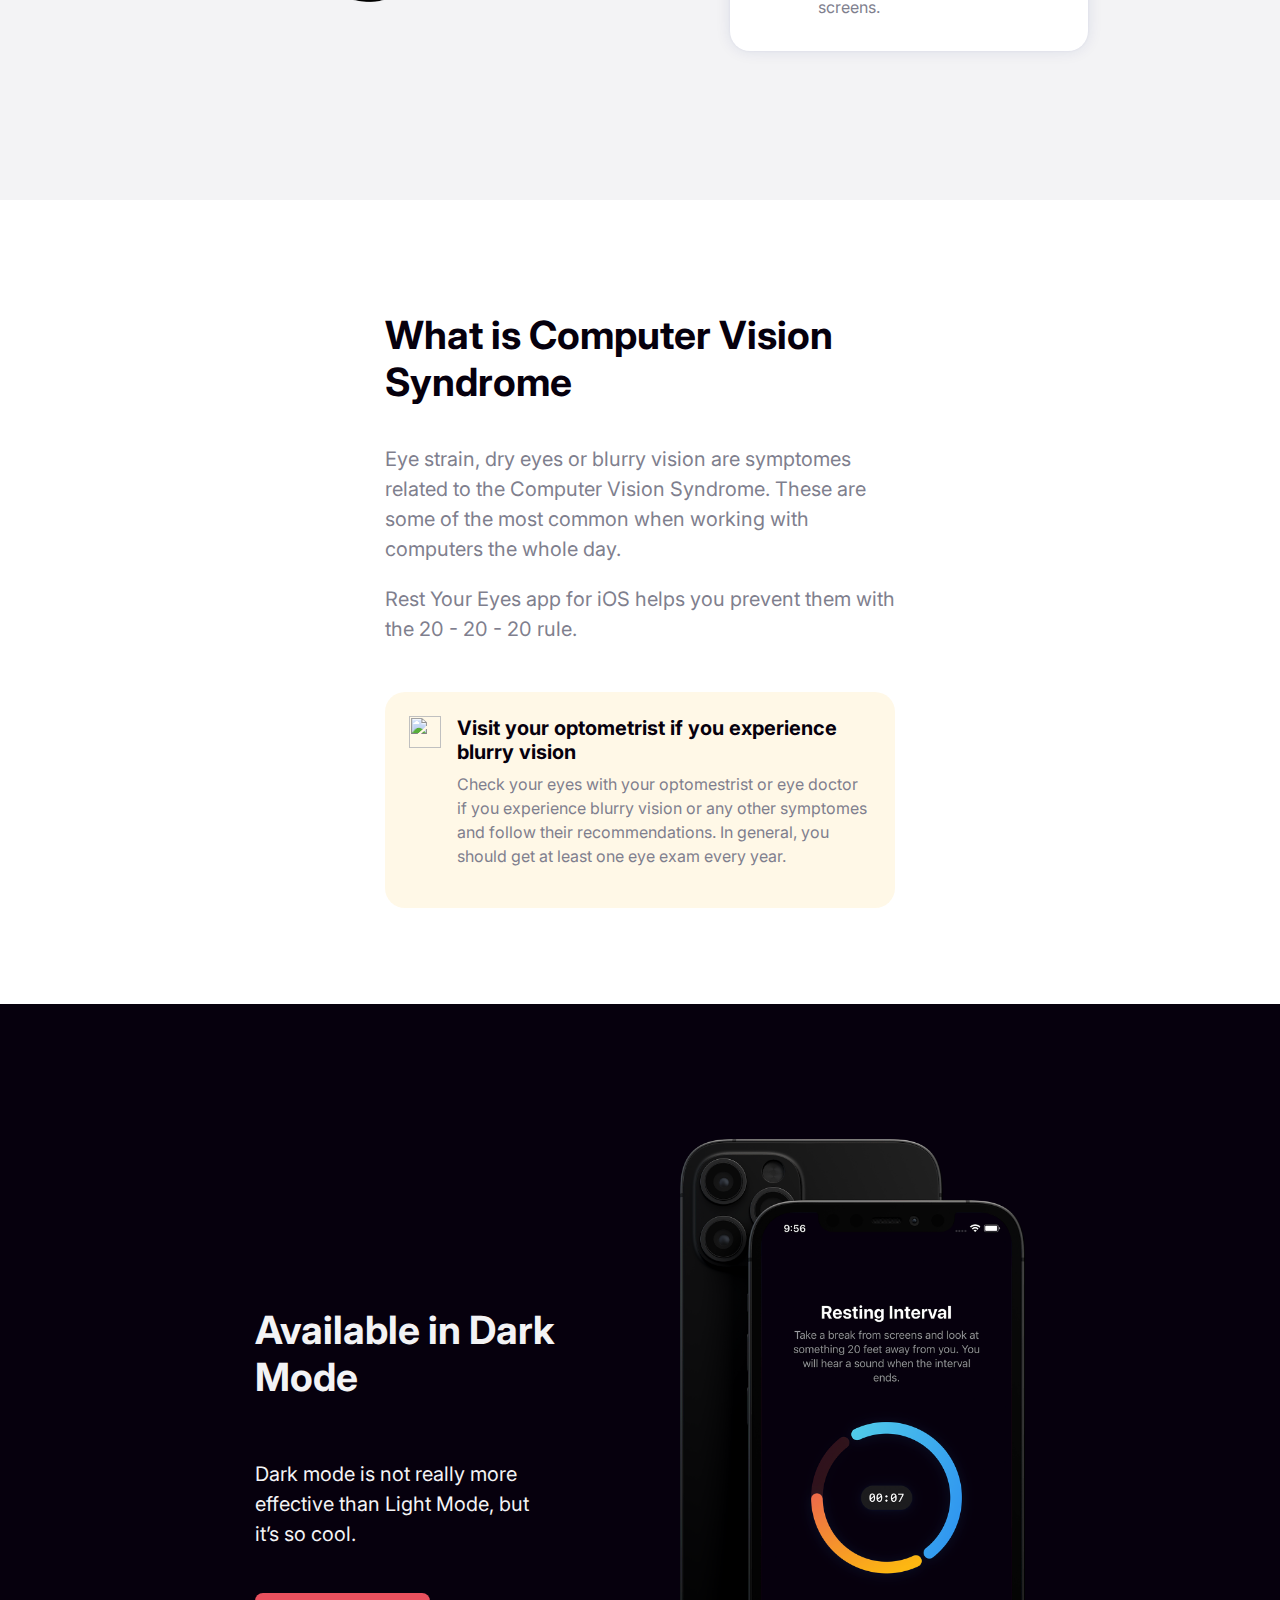
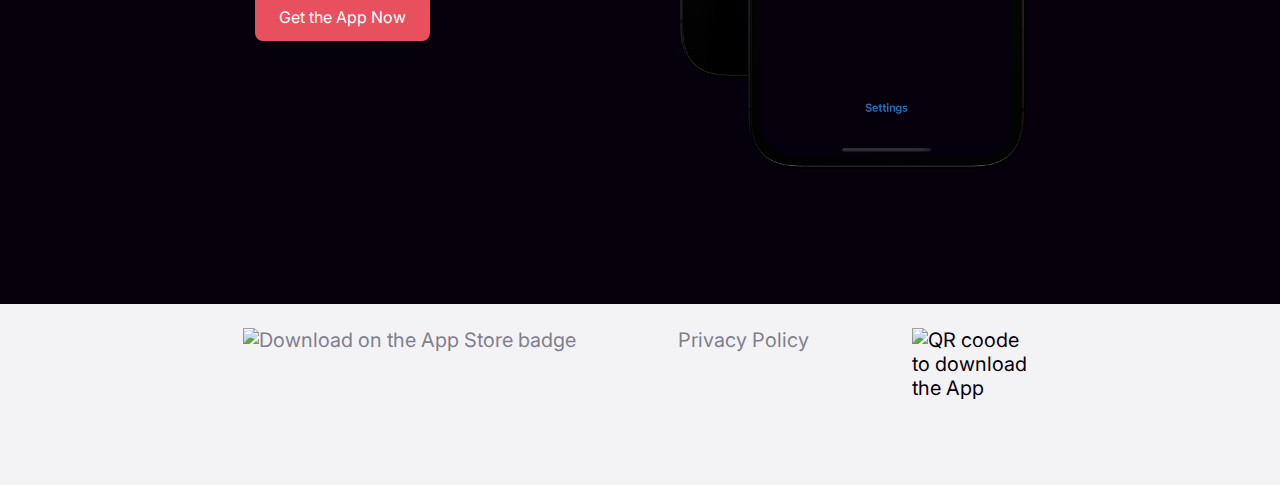
==== commit dd1e092a: "Adding Style to the button" ====
--- a/index.html
+++ b/index.html
@@ -54,7 +54,7 @@
           </h2>
           <p>
             'Rest Your Eyes' is the iOS that helps you get rid of Computer
-            Syndrome Vision with the 20 - 20 rule.
+            Vision Syndrome with the 20 - 20 rule.
           </p>
           <img
             src="./img/cover.png"
--- a/css/style.css
+++ b/css/style.css
@@ -3,6 +3,7 @@
   --cream: #f3f3f5;
   --grey: #7f7f8e;
   --main: #e9505e;
+  --secondary: #fdb712;
 }
 
 /* ================================= 
@@ -184,6 +185,9 @@
 
 h2 span {
   color: var(--main);
+  background: linear-gradient(to left, var(--main), var(--secondary));
+  -webkit-background-clip: text;
+  -webkit-text-fill-color: transparent;
 }
 
 h1,
@@ -258,10 +262,13 @@
 
 a.button {
   background-color: var(--main);
+  transition: all 0.3s;
+  transition-timing-function: cubic-bezier(0.5, 3, 0, 1);
 }
 
 a.button:hover {
   background-color: #f37681;
+  transform: scale(1.15, 1, 15);
 }
 
 a.button:active {
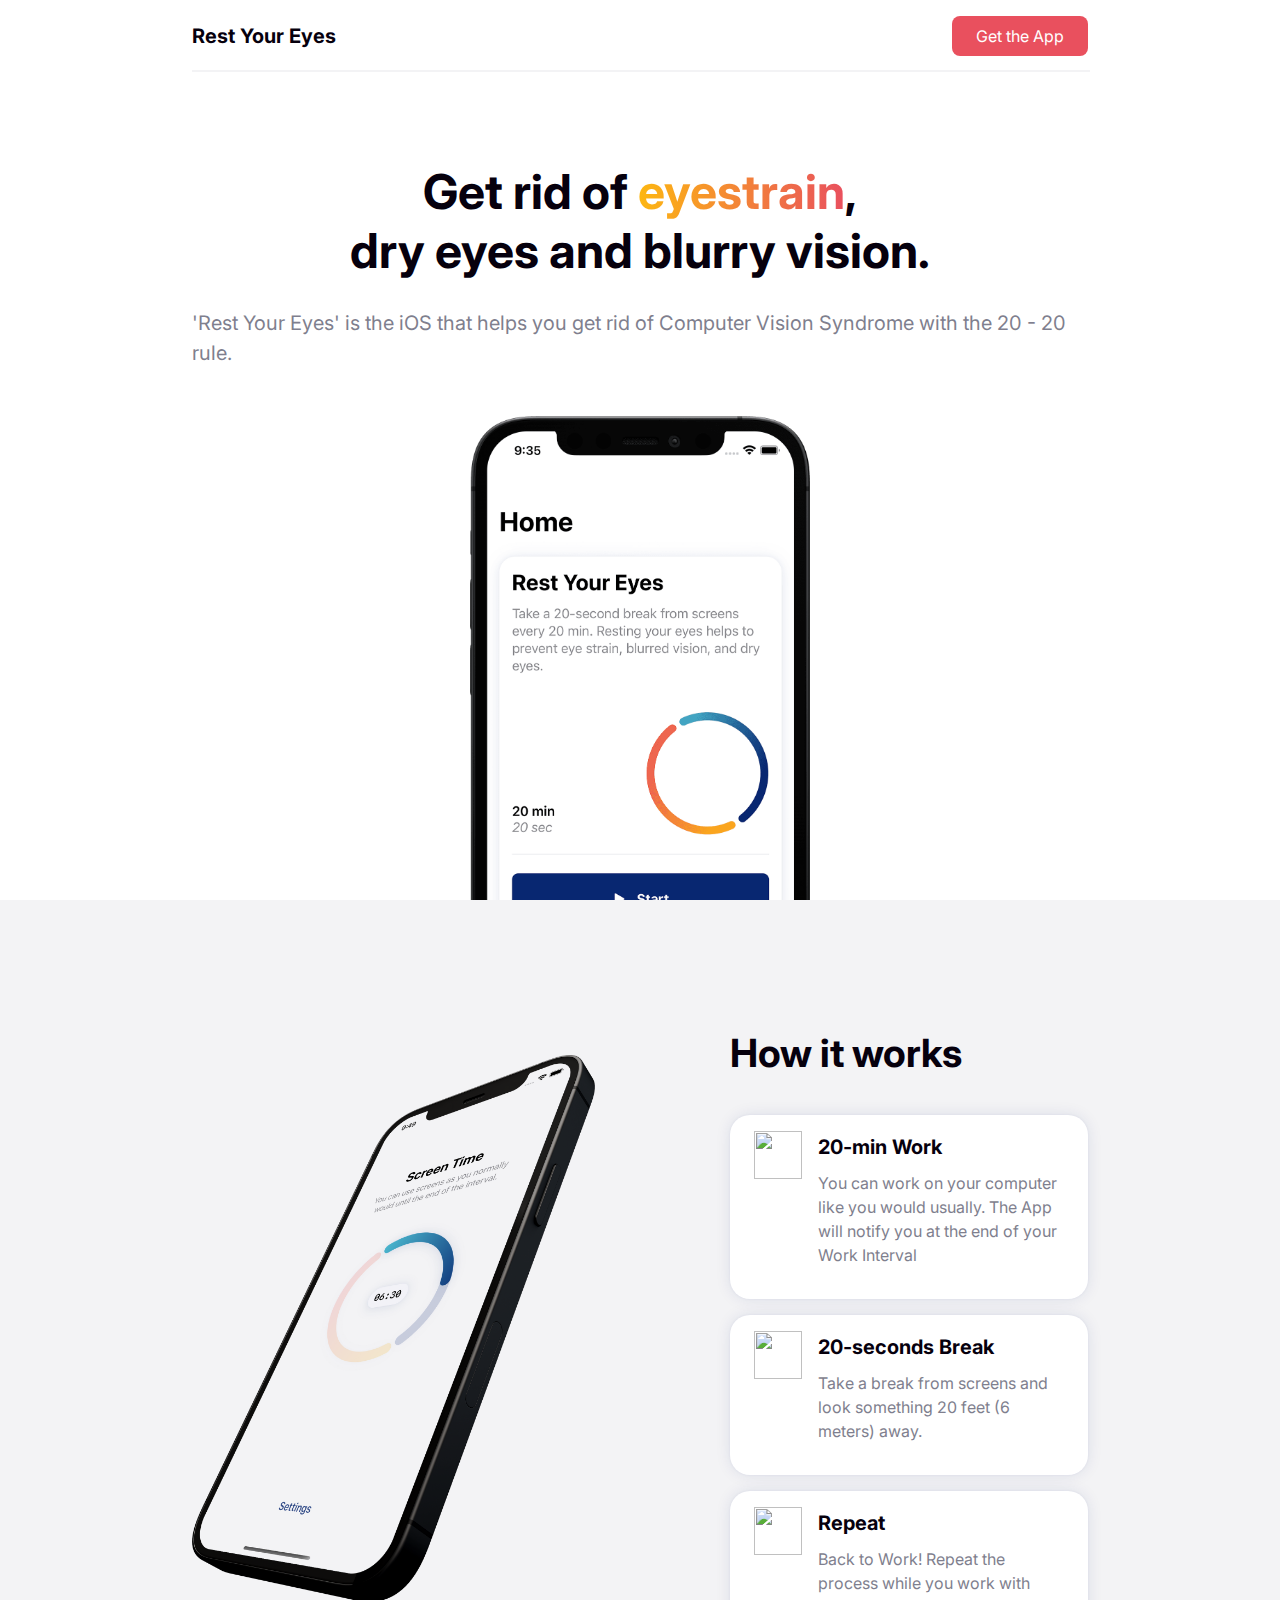
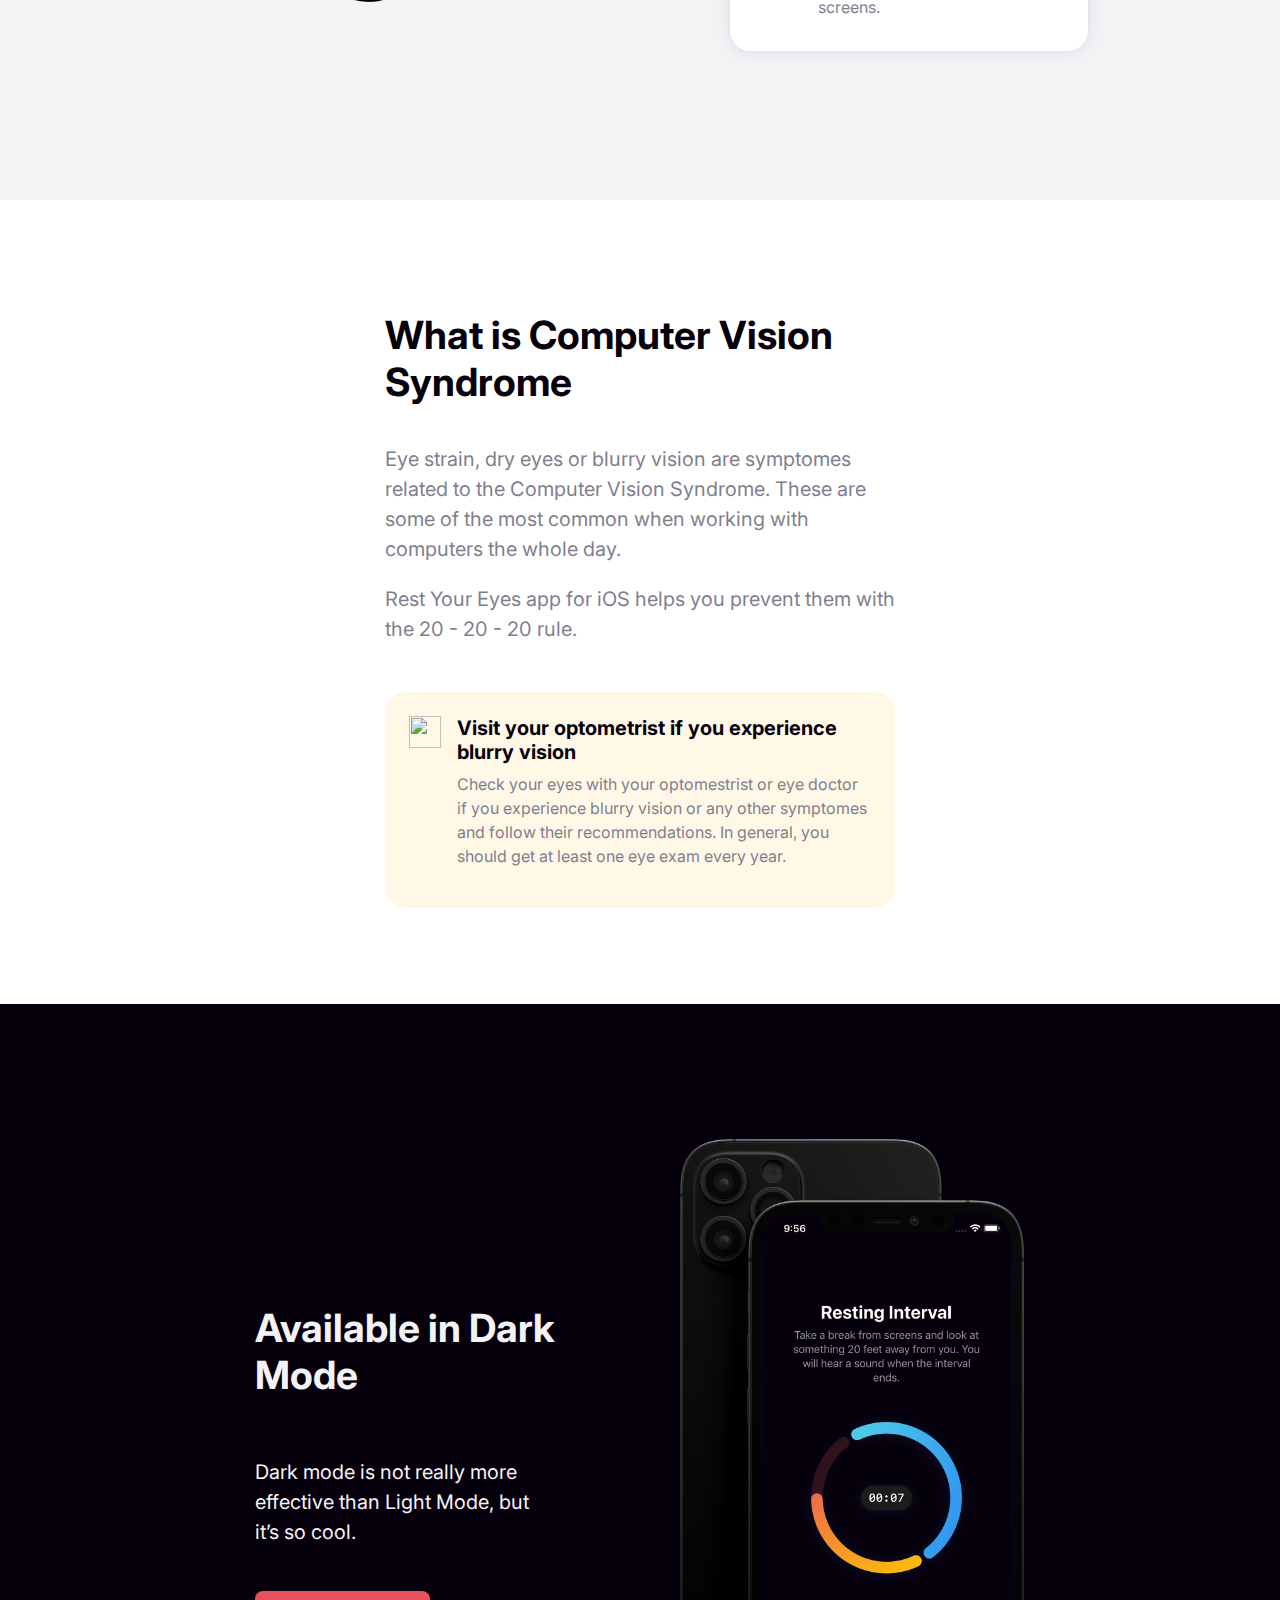
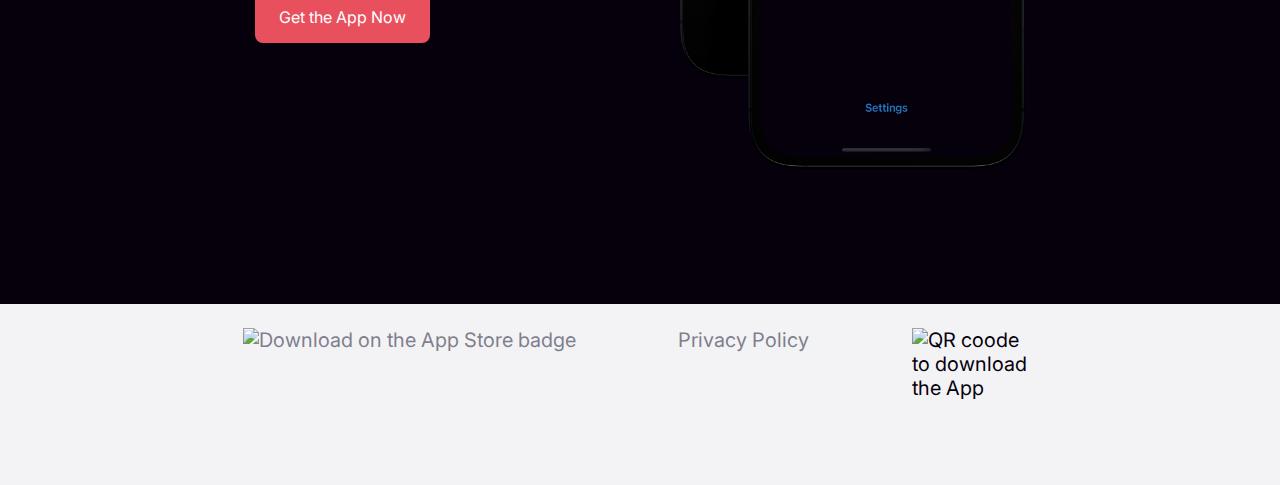
==== commit d28d4043: "fixing style" ====
--- a/index.html
+++ b/index.html
@@ -40,11 +40,12 @@
               <h6>Rest Your Eyes</h6>
             </a>
           </div>
-          <a
-            class="button small font-small"
-            href="https://apps.apple.com/us/app/rest-your-eyes-intervals/id1526266618?itsct=apps_box&itscg=30200"
-            >Get the App</a
-          >
+          <button class="button small font-small">
+            <a
+              href="https://apps.apple.com/us/app/rest-your-eyes-intervals/id1526266618?itsct=apps_box&itscg=30200"
+              >Get the App</a
+            >
+          </button>
         </header>
         <hr />
         <main>
@@ -145,11 +146,12 @@
             Dark mode is not really more effective than Light Mode, but it’s so
             cool.
           </p>
-          <a
-            class="button large"
-            href="https://apps.apple.com/us/app/rest-your-eyes-intervals/id1526266618?itsct=apps_box&itscg=30200"
-            >Get the App Now</a
-          >
+          <button class="button large">
+            <a
+              href="https://apps.apple.com/us/app/rest-your-eyes-intervals/id1526266618?itsct=apps_box&itscg=30200"
+              >Get the App Now</a
+            >
+          </button>
         </div>
         <img
           src="./img/dark-mode.png"
--- a/css/style.css
+++ b/css/style.css
@@ -29,7 +29,6 @@
 
 .hero img {
   margin-top: auto;
-  max-width: 80%;
   animation-name: fadein;
   animation-duration: 3s;
   animation-timing-function: ease-in-out;
@@ -48,9 +47,9 @@
 }
 
 main img {
-  object-fit: contain;
-  height: 100%;
-  width: 100%;
+  object-fit: cover;
+  object-position: top;
+  max-width: 50%;
 }
 
 #how-it-works,
@@ -125,7 +124,7 @@
   justify-content: flex-start;
 }
 
-.dark-mode .text a {
+.dark-mode .text button {
   width: auto;
   margin-top: 24px;
   margin-right: auto;
@@ -247,45 +246,46 @@
   color: var(--main);
 }
 
-a.button,
-a.button:visited,
-a.button:hover,
-a.button:active {
+button a,
+button a:visited,
+button a:hover,
+button a:active {
   display: flex;
   align-items: center;
   text-decoration: none;
   font-weight: 400;
   color: white;
+}
+
+button {
+  background-color: var(--main);
   border-radius: 8px;
   border: none;
-}
-
-a.button {
-  background-color: var(--main);
   transition: all 0.3s;
-  transition-timing-function: cubic-bezier(0.5, 3, 0, 1);
-}
-
-a.button:hover {
+  transition-timing-function: cubic-bezier(0.05, 0.77, 0.57, 0.97);
+}
+
+button.large {
+  padding: 16px 24px;
+}
+
+button.small {
+  padding: 8px 24px;
+}
+
+button:hover {
+  background-color: #d73140;
+  transform: scale(1.15, 1.15);
+}
+
+button:active {
   background-color: #f37681;
-  transform: scale(1.15, 1, 15);
-}
-
-a.button:active {
-  background-color: #d73140;
 }
 
 .large {
   font-size: 16px;
   padding-left: 24px;
   padding-right: 24px;
-  height: 48px;
-}
-
-.small {
-  padding-left: 24px;
-  padding-right: 24px;
-  height: 32px;
 }
 
 .dark-mode {
@@ -420,6 +420,10 @@
     margin-bottom: 48px;
   }
 
+  main img {
+    max-width: 38%;
+  }
+
   .two-iphones {
     max-width: 45%;
   }
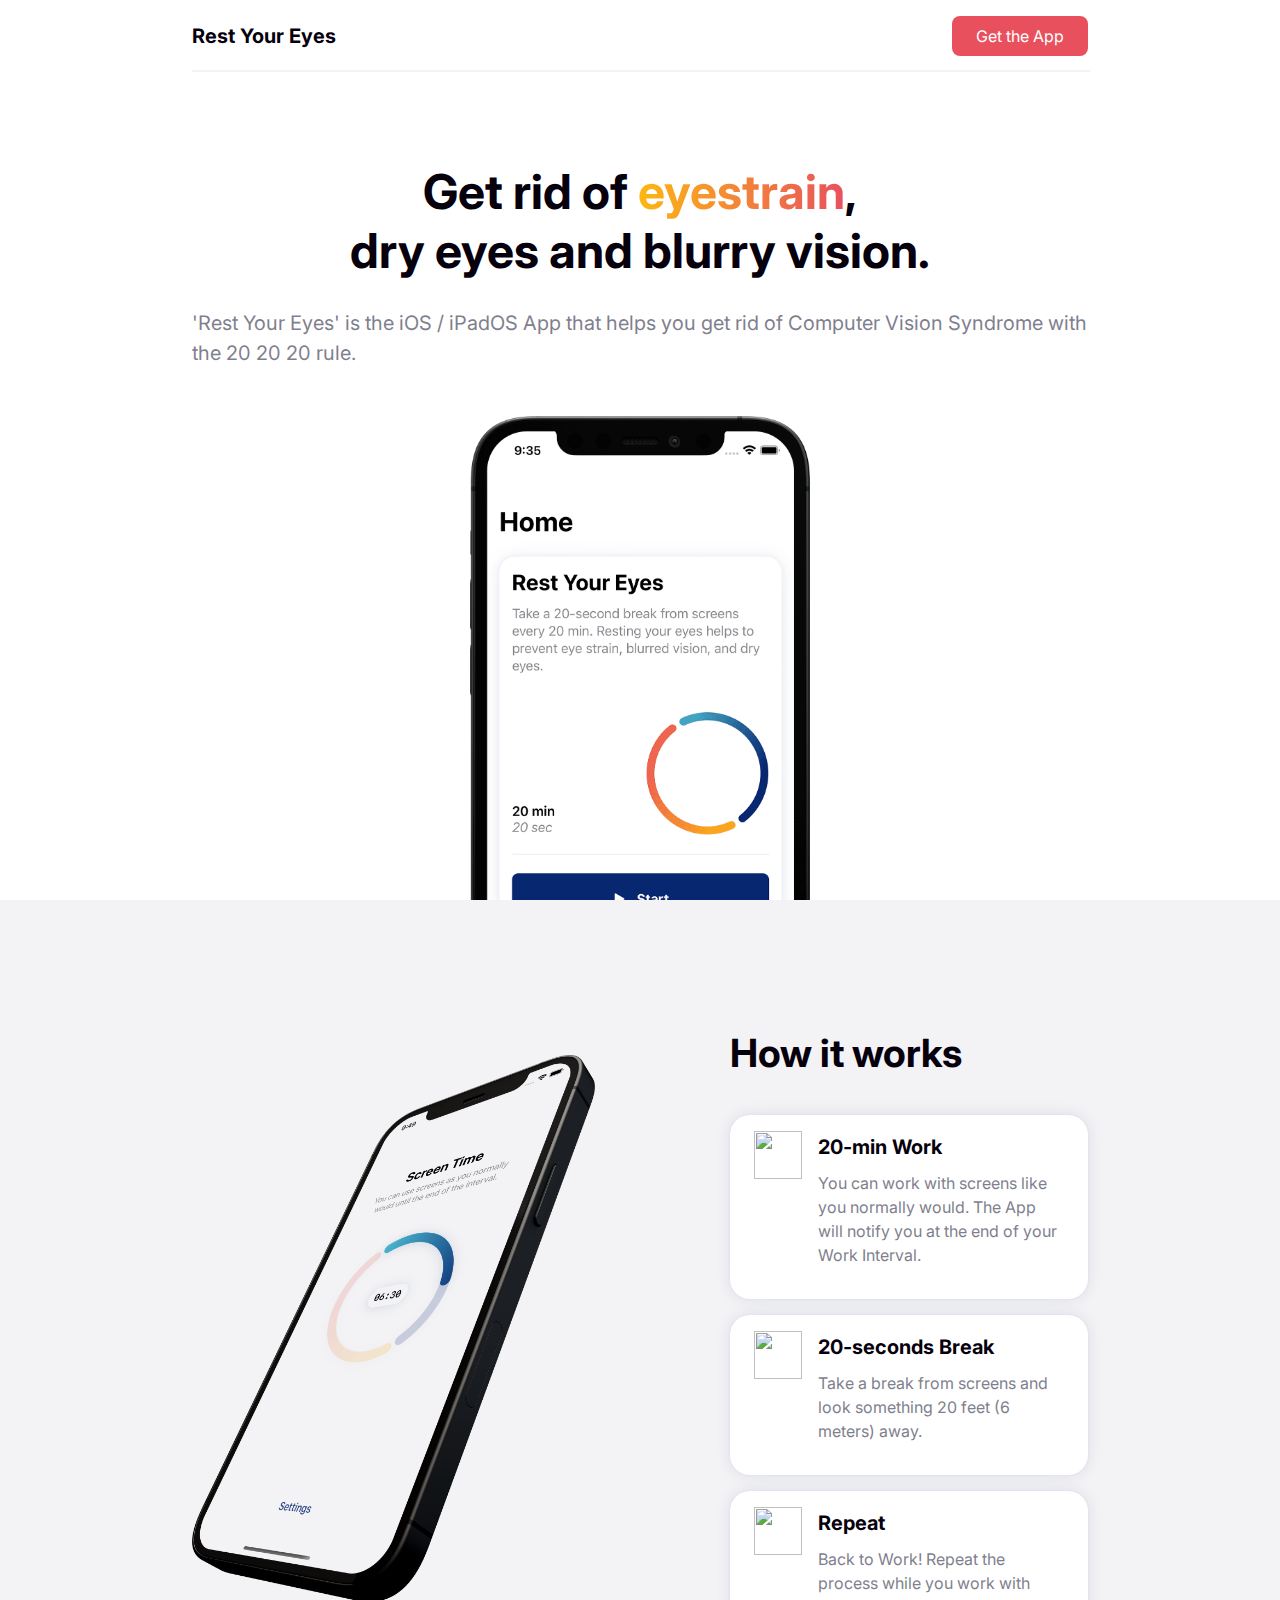
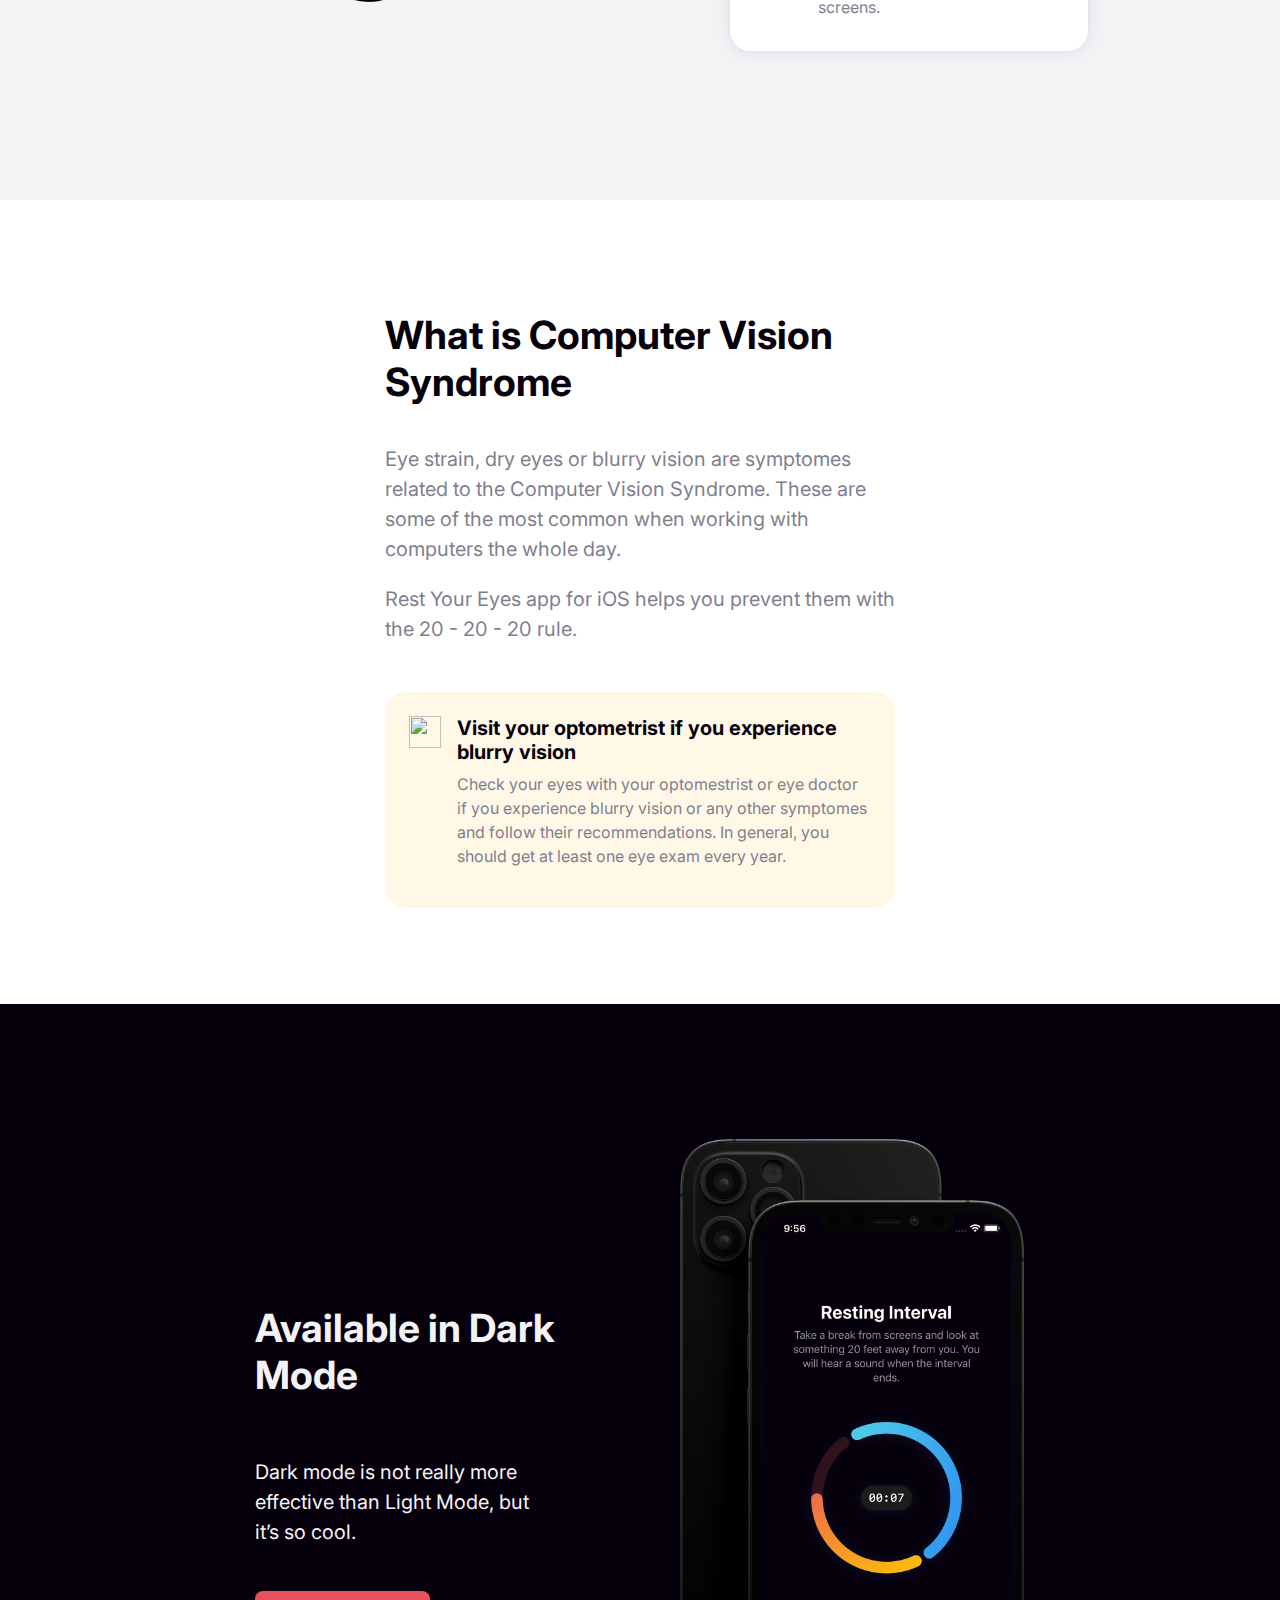
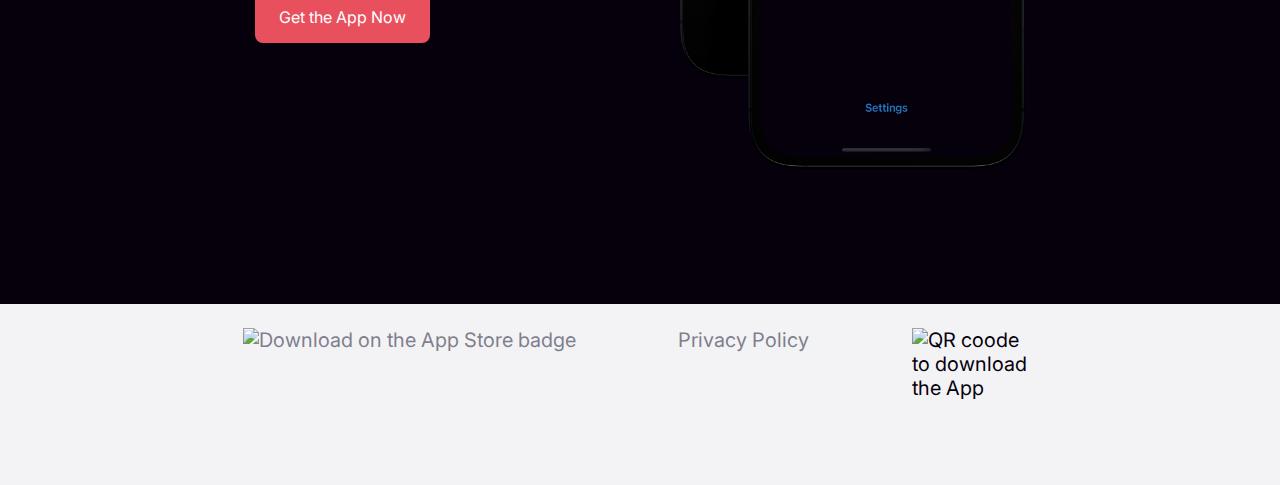
==== commit fff383d4: "fixing style" ====
--- a/index.html
+++ b/index.html
@@ -54,8 +54,8 @@
             dry eyes and blurry vision.
           </h2>
           <p>
-            'Rest Your Eyes' is the iOS that helps you get rid of Computer
-            Vision Syndrome with the 20 - 20 rule.
+            'Rest Your Eyes' is the iOS / iPadOS App that helps you get rid of
+            Computer Vision Syndrome with the 20 20 20 rule.
           </p>
           <img
             src="./img/cover.png"
@@ -80,8 +80,8 @@
             <div class="step-content">
               <h6>20-min Work</h6>
               <p class="font-small">
-                You can work on your computer like you would usually. The App
-                will notify you at the end of your Work Interval
+                You can work with screens like you normally would. The App will
+                notify you at the end of your Work Interval.
               </p>
             </div>
           </div>
--- a/css/style.css
+++ b/css/style.css
@@ -429,6 +429,12 @@
   }
 }
 
+@media (min-width: 1922px) {
+  main img {
+    max-width: 58%;
+  }
+}
+
 @keyframes fadein {
   from {
     opacity: 0%;
